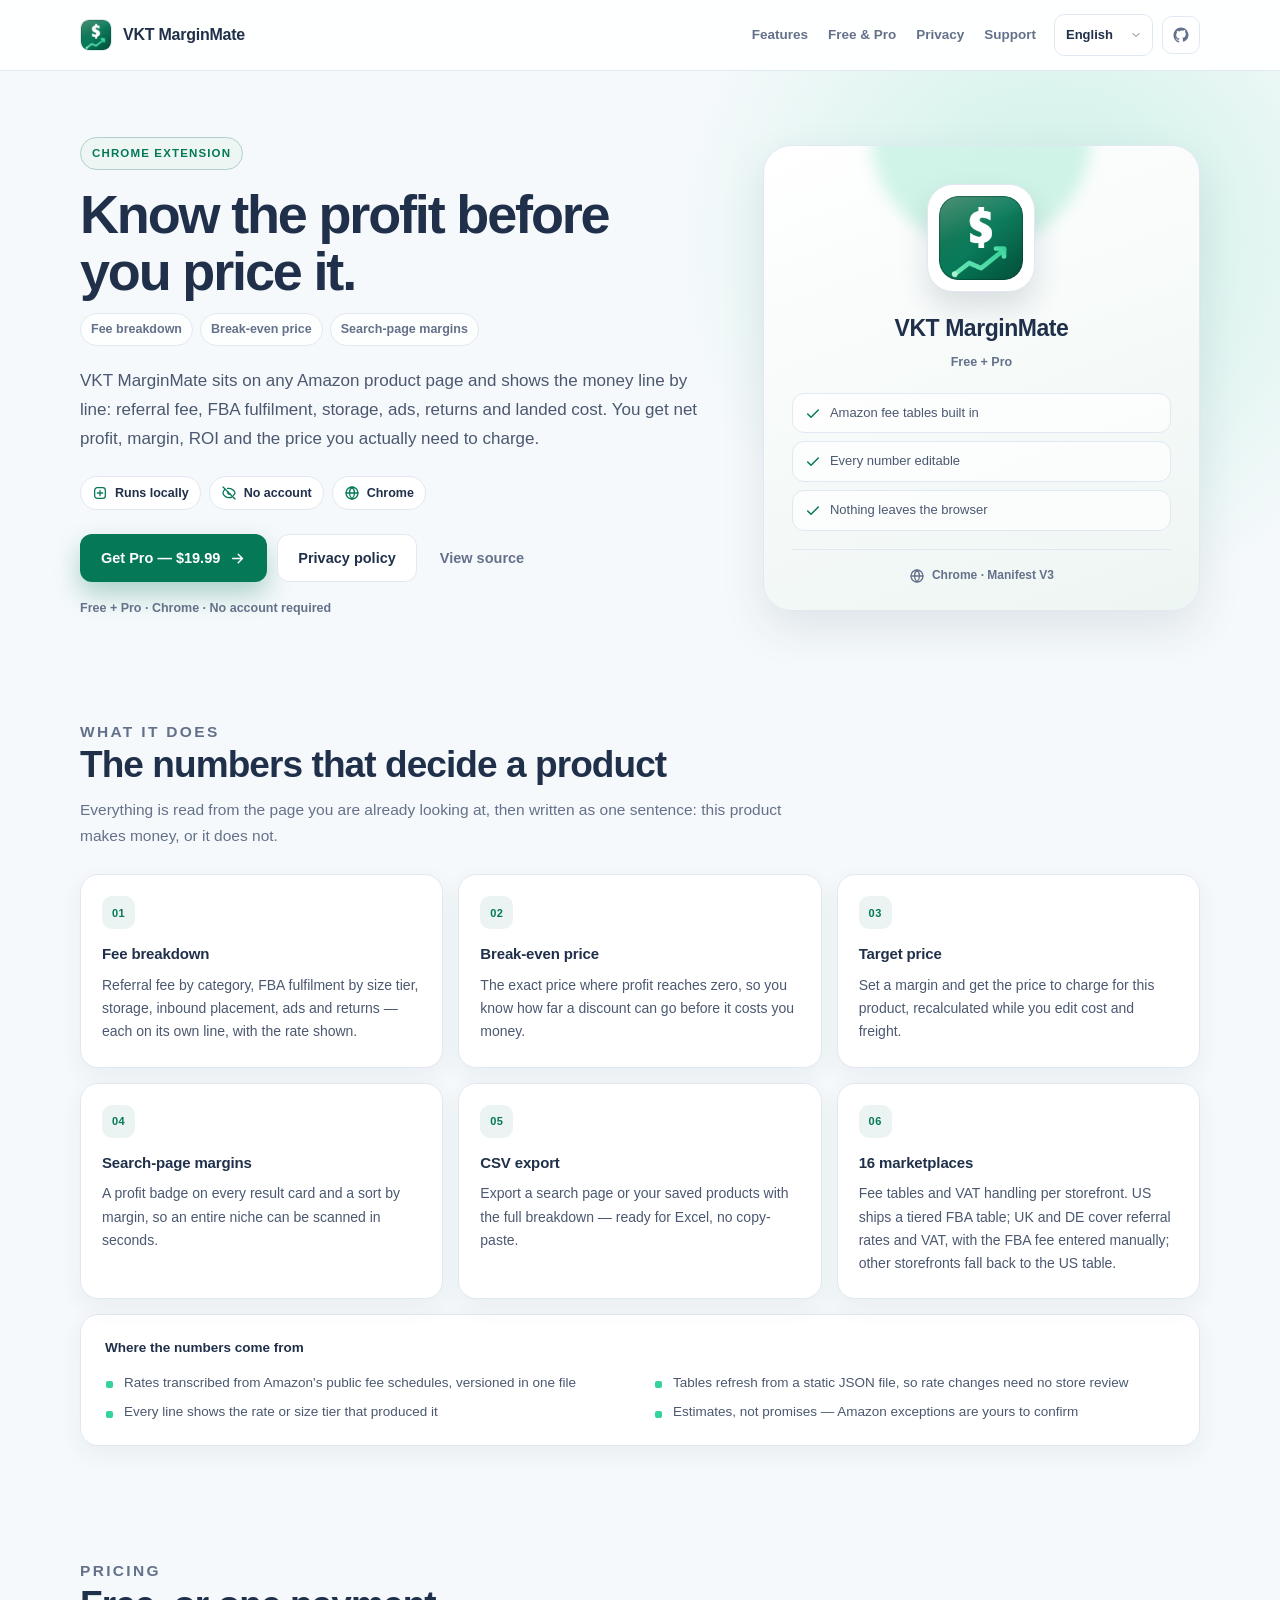
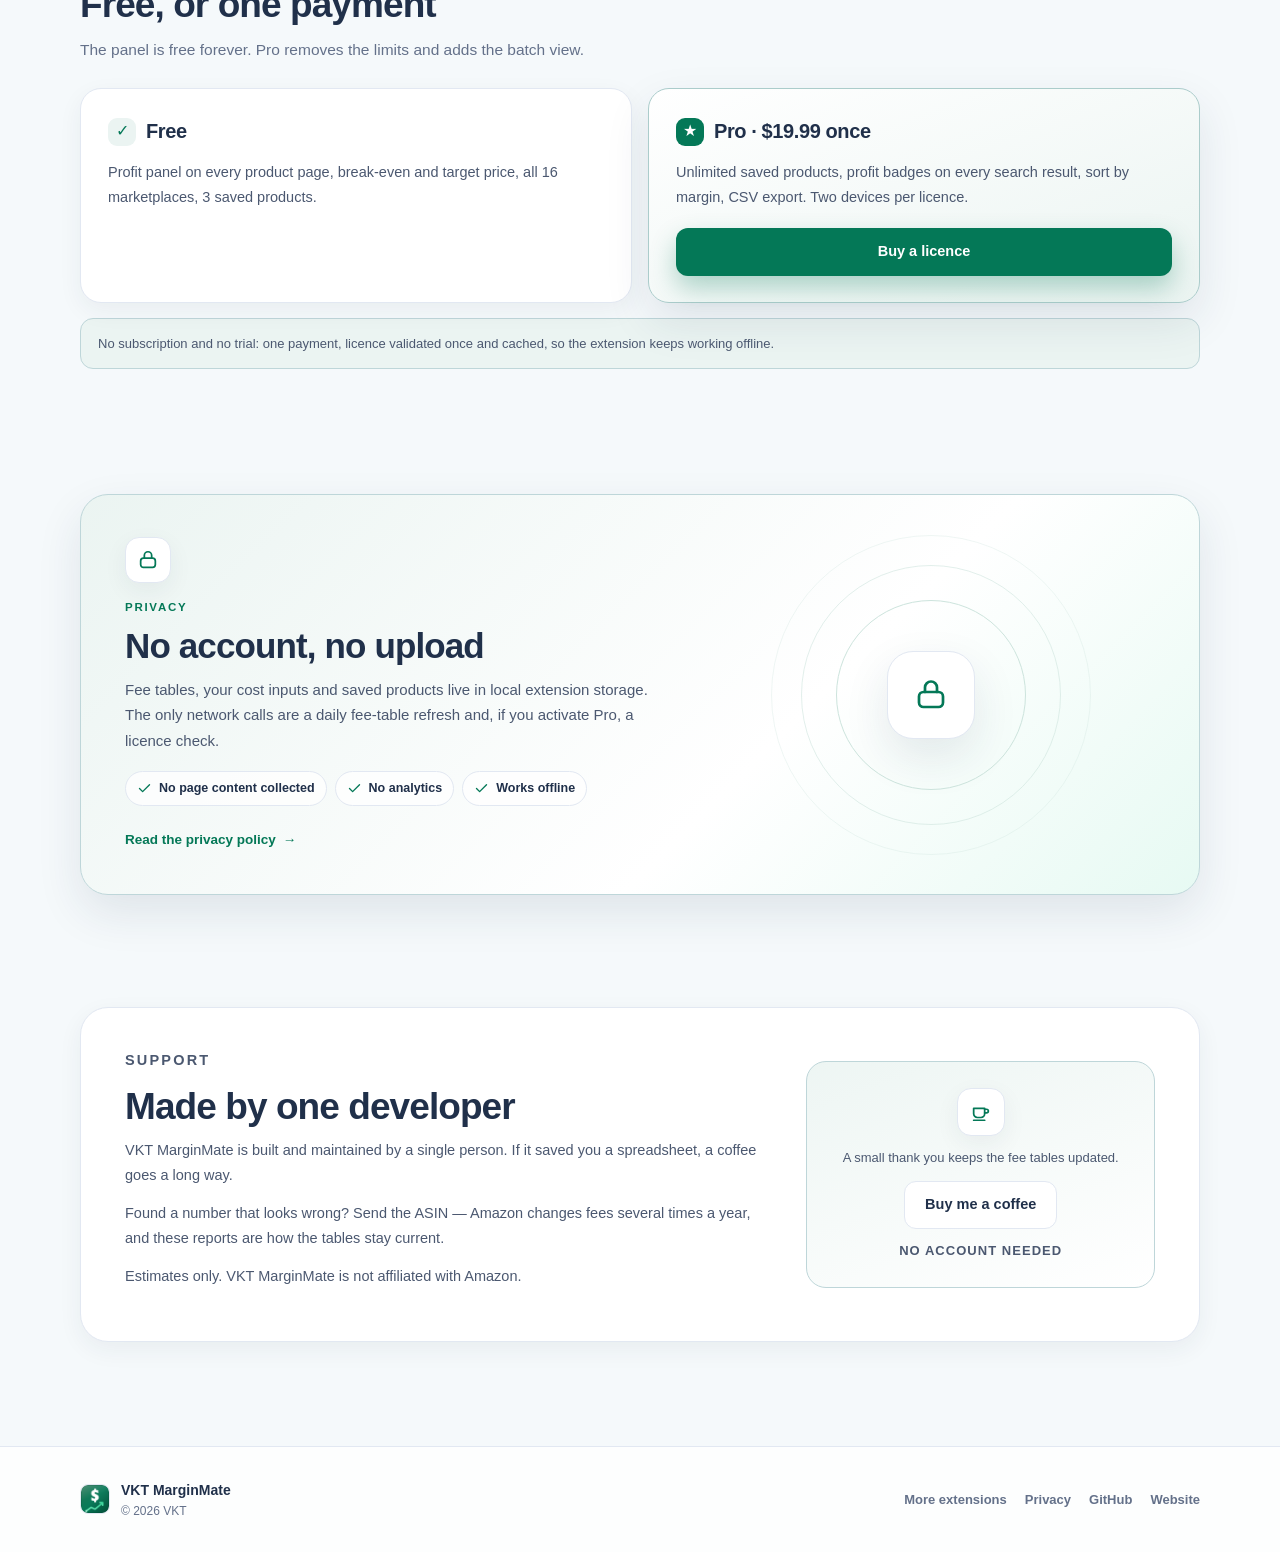
==== index.html @ 241cb7f0 "Initial commit: VKT MarginMate store listing and landing page" ====
<!DOCTYPE html>
<html lang="en">
<head>
<meta charset="utf-8">
<meta name="viewport" content="width=device-width, initial-scale=1">
<title>VKT MarginMate — Amazon FBA profit calculator</title>
<meta name="description" content="VKT MarginMate shows the real profit of any Amazon product: referral fee, FBA fulfilment, storage, ads, returns and landed cost, plus break-even and target price. Chrome extension, local only.">
<link rel="icon" href="icons/icon128.png">
<style>
:root{
  --accent:#047857;
  --accent-2:#34d399;
  --bg:#f5f9fb;
  --surface:#ffffff;
  --ink:#20304a;
  --body:#4b5870;
  --muted:#64718a;
  --line:#e2e8f2;
  --tint:color-mix(in srgb, var(--accent) 8%, #ffffff);
  --tint-strong:color-mix(in srgb, var(--accent) 14%, #ffffff);
  --shadow:0 18px 45px rgba(32,48,74,.10);
  --shadow-soft:0 8px 24px rgba(32,48,74,.06);
}
*{box-sizing:border-box}
html{scroll-behavior:smooth;scroll-padding-top:96px}
body{margin:0;color:var(--body);background:radial-gradient(900px 420px at 100% -8%, color-mix(in srgb, var(--accent-2) 14%, #ffffff) 0%, rgba(255,255,255,0) 70%), var(--bg);font-family:"Segoe UI Variable Text","Segoe UI",-apple-system,BlinkMacSystemFont,"Helvetica Neue",Arial,sans-serif;font-size:16px;line-height:1.65;-webkit-font-smoothing:antialiased;text-rendering:optimizeLegibility}
img{display:block;max-width:100%}
a{color:var(--accent);text-decoration:none}
a:hover{text-decoration:underline}
button,select{font:inherit}
::selection{background:color-mix(in srgb, var(--accent) 22%, #ffffff);color:var(--ink)}
:focus-visible{outline:2px solid color-mix(in srgb, var(--accent) 55%, #ffffff);outline-offset:3px}
.wrap{width:min(1120px, calc(100% - 40px));margin:0 auto}
.topbar{position:sticky;top:0;z-index:40;background:rgba(255,255,255,.88);backdrop-filter:blur(16px);border-bottom:1px solid var(--line)}
.topbar-inner{display:flex;align-items:center;gap:18px;height:70px}
.brand{display:flex;align-items:center;gap:11px;color:var(--ink);font-size:16px;font-weight:750;letter-spacing:-.015em;white-space:nowrap}
.brand:hover{text-decoration:none}
.brand img{width:32px;height:32px;border-radius:9px;background:#fff;border:1px solid var(--line)}
.nav-links{display:flex;align-items:center;gap:20px;margin-left:auto;font-size:13.5px;font-weight:650}
.nav-links a{color:var(--muted)}
.nav-links a:hover{color:var(--accent);text-decoration:none}
.top-actions{display:flex;align-items:center;gap:9px;margin-left:auto}
.nav-links + .top-actions{margin-left:0}
.icon-btn{width:38px;height:38px;display:grid;place-items:center;border-radius:10px;border:1px solid var(--line);background:#fff;color:var(--muted)}
.icon-btn:hover{color:var(--accent);border-color:color-mix(in srgb, var(--accent) 26%, var(--line));text-decoration:none}
.lang{appearance:none;-webkit-appearance:none;border:1px solid var(--line);background-color:#fff;background-image:url("data:image/svg+xml,%3Csvg xmlns='http://www.w3.org/2000/svg' width='12' height='12' viewBox='0 0 24 24' fill='none' stroke='%2364718a' stroke-width='2' stroke-linecap='round' stroke-linejoin='round'%3E%3Cpath d='m6 9 6 6 6-6'/%3E%3C/svg%3E");background-repeat:no-repeat;background-position:right 10px center;background-size:12px;color:var(--ink);border-radius:10px;padding:9px 32px 9px 11px;font-size:13px;font-weight:600;cursor:pointer;max-width:150px}
.lang:hover{border-color:color-mix(in srgb, var(--accent) 26%, var(--line))}
.btn{display:inline-flex;align-items:center;justify-content:center;gap:9px;min-height:48px;padding:0 20px;border-radius:12px;border:1px solid transparent;font-weight:700;font-size:14.5px;line-height:1.2;transition:transform .18s ease, box-shadow .18s ease, background-color .18s ease, border-color .18s ease}
.btn:hover{text-decoration:none;transform:translateY(-1px)}
.btn-primary{background:var(--accent);color:#fff;box-shadow:0 12px 26px color-mix(in srgb, var(--accent) 30%, rgba(0,0,0,0))}
.btn-primary:hover{background:color-mix(in srgb, var(--accent) 88%, #000)}
.btn-secondary{background:#fff;border-color:var(--line);color:var(--ink)}
.btn-secondary:hover{border-color:color-mix(in srgb, var(--accent) 30%, var(--line))}
.btn-quiet{background:transparent;color:var(--muted);min-height:48px;padding:0 12px}
.btn-quiet:hover{color:var(--accent)}
.hero{position:relative;overflow:hidden;padding:66px 0 44px}
.hero::before{content:"";position:absolute;right:-160px;top:-220px;width:780px;height:780px;border-radius:50%;background:radial-gradient(circle, color-mix(in srgb, var(--accent-2) 22%, rgba(255,255,255,0)) 0%, rgba(255,255,255,0) 68%);pointer-events:none}
.hero-grid{position:relative;display:grid;grid-template-columns:minmax(0,1.18fr) minmax(300px,.82fr);gap:54px;align-items:center}
.eyebrow{display:inline-flex;align-items:center;gap:7px;padding:6px 11px;border-radius:999px;border:1px solid color-mix(in srgb, var(--accent) 22%, var(--line));background:color-mix(in srgb, var(--accent) 7%, #ffffff);color:var(--accent);font-size:11.5px;font-weight:800;letter-spacing:.1em;text-transform:uppercase}
.hero h1{margin:16px 0 14px;color:var(--ink);font-size:clamp(34px,4.6vw,54px);line-height:1.05;letter-spacing:-.04em;font-weight:800;overflow-wrap:anywhere}
.tagline{display:flex;flex-wrap:wrap;gap:7px;margin:0 0 20px}
.tagline span{padding:5px 10px;border:1px solid var(--line);border-radius:999px;background:rgba(255,255,255,.8);color:var(--muted);font-size:12.5px;font-weight:650}
.lead{max-width:680px;margin:0 0 22px;color:var(--body);font-size:17px;line-height:1.72}
.badges{display:flex;flex-wrap:wrap;gap:8px;margin:0 0 24px}
.badge{display:inline-flex;align-items:center;gap:7px;padding:6px 11px;border:1px solid var(--line);border-radius:999px;background:#fff;color:var(--ink);font-size:12.5px;font-weight:650}
.badge svg{color:var(--accent)}
.cta-row{display:flex;flex-wrap:wrap;gap:10px;align-items:center}
.micro{margin:16px 0 0;color:var(--muted);font-size:12.5px;font-weight:550}
.app-card{position:relative;overflow:hidden;padding:32px 28px 24px;border:1px solid var(--line);border-radius:28px;background:linear-gradient(160deg,#ffffff 0%, color-mix(in srgb, var(--accent) 7%, #ffffff) 100%);box-shadow:var(--shadow);text-align:center}
.app-card-glow{position:absolute;width:220px;height:220px;left:50%;top:-120px;transform:translateX(-50%);border-radius:50%;background:color-mix(in srgb, var(--accent-2) 22%, rgba(255,255,255,0));filter:blur(8px)}
.app-icon{position:relative;width:108px;height:108px;margin:6px auto 18px;padding:11px;border-radius:26px;background:#fff;border:1px solid var(--line);box-shadow:0 16px 30px rgba(32,48,74,.14)}
.app-icon img{width:100%;height:100%;object-fit:contain;border-radius:18px}
.app-name{position:relative;color:var(--ink);font-size:23px;font-weight:800;letter-spacing:-.02em}
.app-sub{position:relative;margin:4px 0 20px;color:var(--muted);font-size:12.5px;font-weight:600}
.app-points{position:relative;display:grid;gap:8px;text-align:left}
.app-points div{display:flex;align-items:flex-start;gap:9px;padding:10px 12px;border:1px solid var(--line);border-radius:12px;background:rgba(255,255,255,.72);color:var(--body);font-size:13px;line-height:1.45}
.app-points svg{flex:none;margin-top:2px;color:var(--accent)}
.app-footer{position:relative;display:flex;align-items:center;justify-content:center;gap:7px;margin-top:18px;padding-top:16px;border-top:1px solid var(--line);color:var(--muted);font-size:12px;font-weight:650}
.block{padding:56px 0}
.section-head{max-width:720px;margin:0 0 26px}
.kicker{margin:0 0 9px;color:var(--accent);font-size:11.5px;font-weight:800;letter-spacing:.15em;text-transform:uppercase}
.section-head h2,.support-copy h2{margin:0 0 10px;color:var(--ink);font-size:clamp(27px,3.2vw,37px);line-height:1.15;letter-spacing:-.025em;font-weight:800}
.section-head p{margin:0;color:var(--muted);font-size:15.5px;line-height:1.65}
.feature-grid{display:grid;grid-template-columns:repeat(3,minmax(0,1fr));gap:15px}
.feature{padding:21px 21px 23px;border:1px solid var(--line);border-radius:18px;background:#fff;box-shadow:var(--shadow-soft);transition:transform .2s ease, border-color .2s ease, box-shadow .2s ease}
.feature:hover{transform:translateY(-2px);border-color:color-mix(in srgb, var(--accent) 22%, var(--line));box-shadow:0 14px 32px rgba(32,48,74,.09)}
.feature h3{margin:0 0 7px;color:var(--ink);font-size:15px;font-weight:750;letter-spacing:-.01em}
.feature p{margin:0;color:var(--body);font-size:14px;line-height:1.66}
.feature .num{display:inline-flex;align-items:center;justify-content:center;width:33px;height:33px;margin-bottom:13px;border-radius:10px;background:var(--tint);color:var(--accent);font-size:11px;font-weight:800;letter-spacing:.04em}
.more-panel{margin-top:15px;padding:22px 24px;border:1px solid var(--line);border-radius:18px;background:#fff;box-shadow:var(--shadow-soft)}
.more-panel h3{margin:0 0 13px;color:var(--ink);font-size:13.5px;font-weight:750}
.more-list{display:grid;grid-template-columns:1fr 1fr;gap:9px 28px;margin:0;padding:0;list-style:none}
.more-list li{position:relative;padding-left:19px;color:var(--body);font-size:13.5px;line-height:1.55}
.more-list li::before{content:"";position:absolute;left:1px;top:.6em;width:7px;height:7px;border-radius:2px;background:var(--accent-2)}
.plans{display:grid;grid-template-columns:1fr 1fr;gap:16px}
.plan{padding:26px 27px;border:1px solid var(--line);border-radius:21px;background:#fff;box-shadow:var(--shadow-soft)}
.plan.premium{border-color:color-mix(in srgb, var(--accent) 25%, var(--line));background:linear-gradient(160deg,#ffffff 0%, color-mix(in srgb, var(--accent) 8%, #ffffff) 100%);box-shadow:var(--shadow)}
.plan-top{display:flex;align-items:center;gap:10px;margin-bottom:12px}
.plan-top h3{margin:0;color:var(--ink);font-size:20px;font-weight:780;letter-spacing:-.02em}
.plan-mark{display:inline-flex;align-items:center;justify-content:center;width:28px;height:28px;border-radius:9px}
.plan-mark.free{background:var(--tint);color:var(--accent)}
.plan-mark.premium{background:var(--accent);color:#fff}
.plan p{margin:0;color:var(--body);font-size:14.5px;line-height:1.72}
.plan .btn{margin-top:18px;width:100%}
.plan-note{margin-top:15px;padding:14px 17px;border:1px solid color-mix(in srgb, var(--accent) 16%, var(--line));border-radius:13px;background:var(--tint);color:var(--body);font-size:13px;line-height:1.65}
.privacy-panel{display:grid;grid-template-columns:minmax(0,1.1fr) minmax(260px,.9fr);gap:34px;align-items:center;padding:42px 44px;border:1px solid color-mix(in srgb, var(--accent) 16%, var(--line));border-radius:28px;background:linear-gradient(135deg, color-mix(in srgb, var(--accent) 8%, #ffffff) 0%, #ffffff 62%, color-mix(in srgb, var(--accent-2) 12%, #ffffff) 100%);box-shadow:var(--shadow)}
.panel-icon{display:inline-flex;align-items:center;justify-content:center;width:46px;height:46px;margin-bottom:15px;border-radius:14px;background:#fff;border:1px solid var(--line);color:var(--accent);box-shadow:var(--shadow-soft)}
.privacy-panel h2{margin:0 0 10px;color:var(--ink);font-size:clamp(26px,3vw,35px);line-height:1.15;letter-spacing:-.025em;font-weight:800}
.panel-lead{max-width:620px;margin:0 0 18px;color:var(--body);font-size:15px;line-height:1.7}
.points{display:flex;flex-wrap:wrap;gap:8px;margin-bottom:20px}
.point{display:inline-flex;align-items:center;gap:7px;padding:6px 11px;border:1px solid var(--line);border-radius:999px;background:rgba(255,255,255,.78);color:var(--ink);font-size:12.5px;font-weight:650}
.point svg{color:var(--accent)}
.text-link{display:inline-flex;align-items:center;gap:7px;color:var(--accent);font-size:13.5px;font-weight:750}
.text-link:hover{text-decoration:none;gap:10px}
.privacy-visual{position:relative;min-height:250px;display:grid;place-items:center}
.ring{position:absolute;border-radius:50%;border:1px solid color-mix(in srgb, var(--accent) 20%, #ffffff)}
.ring.one{width:190px;height:190px}
.ring.two{width:260px;height:260px;opacity:.58}
.ring.three{width:320px;height:320px;opacity:.32}
.lock-badge{position:relative;display:grid;place-items:center;width:88px;height:88px;border-radius:26px;background:#fff;border:1px solid var(--line);color:var(--accent);box-shadow:var(--shadow)}
.lock-badge svg{width:36px;height:36px}
.support-card{display:grid;grid-template-columns:minmax(0,1.3fr) minmax(260px,.7fr);gap:34px;align-items:center;padding:40px 44px;border:1px solid var(--line);border-radius:28px;background:#fff;box-shadow:var(--shadow-soft)}
.support-copy p{max-width:640px;margin:0 0 12px;color:var(--body);font-size:14.5px;line-height:1.75}
.disclaimer{margin:14px 0 0;color:var(--muted);font-size:12px;line-height:1.6}
.kofi{display:flex;flex-direction:column;align-items:center;gap:12px;padding:26px 22px;border:1px solid color-mix(in srgb, var(--accent) 16%, var(--line));border-radius:20px;background:linear-gradient(160deg, color-mix(in srgb, var(--accent) 7%, #ffffff) 0%, #ffffff 100%);text-align:center}
.kofi-icon{display:grid;place-items:center;width:48px;height:48px;border-radius:14px;background:#fff;border:1px solid var(--line);color:var(--accent);box-shadow:var(--shadow-soft)}
.kofi p{margin:0;color:var(--body);font-size:13px;line-height:1.6}
.kofi-note{margin:0;color:var(--muted);font-size:11.5px;font-weight:700;letter-spacing:.08em;text-transform:uppercase}
.site-footer{margin-top:48px;border-top:1px solid var(--line);background:rgba(255,255,255,.8);padding:32px 0}
.footer-inner{display:flex;flex-wrap:wrap;gap:20px 32px;align-items:center;justify-content:space-between}
.footer-brand{display:flex;align-items:center;gap:11px;color:var(--ink);font-size:14px;font-weight:700}
.footer-brand img{width:30px;height:30px;border-radius:8px;border:1px solid var(--line);background:#fff}
.footer-brand .copy{display:block;color:var(--muted);font-size:12px;font-weight:500;line-height:1.4;margin-top:1px}
.footer-links{display:flex;flex-wrap:wrap;gap:9px 18px;align-items:center;font-size:13px;font-weight:600}
.footer-links a{color:var(--muted)}
.footer-links a:hover{color:var(--accent);text-decoration:none}
@media (max-width:1024px){
  .hero-grid{grid-template-columns:1fr;gap:38px}
  .app-card{max-width:460px;margin:0 auto;width:100%}
  .feature-grid{grid-template-columns:1fr 1fr}
  .privacy-panel,.support-card{grid-template-columns:1fr;gap:26px}
  .privacy-visual{min-height:210px}
}
@media (max-width:760px){
  .nav-links{display:none}
  .hero{padding:44px 0 30px}
  .hero h1{font-size:clamp(31px,8.4vw,42px)}
  .lead{font-size:16px}
  .block{padding:42px 0}
  .feature-grid{grid-template-columns:1fr}
  .plans{grid-template-columns:1fr}
  .more-list{grid-template-columns:1fr}
  .privacy-panel,.support-card{padding:28px 22px;border-radius:22px}
  .privacy-visual{display:none}
  .cta-row .btn{flex:1 1 auto}
  .brand span{display:none}
  .lang{max-width:124px}
  .site-footer{padding:26px 0}
  .footer-inner{align-items:flex-start;flex-direction:column}
}
@media (prefers-reduced-motion:reduce){
  html{scroll-behavior:auto}
  *,*::before,*::after{transition:none !important;animation:none !important}
}
</style>
</head>
<body>
<header class="topbar">
  <div class="wrap topbar-inner">
    <a class="brand" href="index.html"><img src="icons/icon128.png" alt="" width="32" height="32"><span>VKT MarginMate</span></a>
    <nav class="nav-links" aria-label="Main">
      <a href="#features" data-i18n="nav.features">Features</a>
      <a href="#plans" data-i18n="nav.plans">Free &amp; Pro</a>
      <a href="#privacy" data-i18n="nav.privacy">Privacy</a>
      <a href="#support" data-i18n="nav.support">Support</a>
    </nav>
    <div class="top-actions">
      <select class="lang" id="lang" aria-label="Language">
        <option value="en">English</option>
        <option value="zh">简体中文</option>
        <option value="ja">日本語</option>
        <option value="de">Deutsch</option>
        <option value="es">Español</option>
        <option value="fr">Français</option>
      </select>
      <a class="icon-btn" href="https://github.com/annmax1983/MarginMate" target="_blank" rel="noopener" aria-label="GitHub"><svg viewBox="0 0 24 24" width="18" height="18" aria-hidden="true" fill="currentColor"><path d="M12 2C6.48 2 2 6.58 2 12.25c0 4.53 2.87 8.37 6.84 9.73.5.1.68-.22.68-.49 0-.24-.01-1.05-.01-1.9-2.78.62-3.37-1.21-3.37-1.21-.45-1.18-1.11-1.5-1.11-1.5-.91-.64.07-.63.07-.63 1 .07 1.53 1.06 1.53 1.06.89 1.56 2.34 1.11 2.91.85.09-.66.35-1.11.63-1.36-2.22-.26-4.56-1.14-4.56-5.07 0-1.12.39-2.03 1.03-2.75-.1-.26-.45-1.3.1-2.71 0 0 .84-.28 2.75 1.05A9.4 9.4 0 0 1 12 5.96c.85 0 1.71.12 2.51.35 1.91-1.33 2.75-1.05 2.75-1.05.55 1.41.2 2.45.1 2.71.64.72 1.03 1.63 1.03 2.75 0 3.94-2.34 4.81-4.57 5.06.36.32.68.94.68 1.9 0 1.37-.01 2.47-.01 2.81 0 .27.18.6.69.49A10.02 10.02 0 0 0 22 12.25C22 6.58 17.52 2 12 2Z"/></svg></a>
    </div>
  </div>
</header>

<main>
  <section class="hero">
    <div class="wrap hero-grid">
      <div class="hero-copy">
        <span class="eyebrow" data-i18n="hero.eyebrow">Chrome extension</span>
        <h1 data-i18n="hero.h1">Know the profit before you price it.</h1>
        <div class="tagline">
          <span data-i18n="hero.tag1">Fee breakdown</span>
          <span data-i18n="hero.tag2">Break-even price</span>
          <span data-i18n="hero.tag3">Search-page margins</span>
        </div>
        <p class="lead" data-i18n="hero.lead">VKT MarginMate sits on any Amazon product page and shows the money line by line: referral fee, FBA fulfilment, storage, ads, returns and landed cost. You get net profit, margin, ROI and the price you actually need to charge.</p>
        <div class="badges">
          <span class="badge"><svg viewBox="0 0 24 24" width="16" height="16" aria-hidden="true" fill="none" stroke="currentColor" stroke-width="1.9" stroke-linecap="round" stroke-linejoin="round"><rect x="4" y="4" width="16" height="16" rx="4"/><path d="M8 12h8M12 8v8"/></svg><span data-i18n="hero.badge1">Runs locally</span></span>
          <span class="badge"><svg viewBox="0 0 24 24" width="16" height="16" aria-hidden="true" fill="none" stroke="currentColor" stroke-width="1.9" stroke-linecap="round" stroke-linejoin="round"><path d="M3 3l18 18"/><path d="M10.6 10.6a2 2 0 0 0 2.8 2.8"/><path d="M9.9 5.2A10.8 10.8 0 0 1 12 5c5 0 9 4.5 9 7a11.7 11.7 0 0 1-2.3 3.6"/><path d="M6.2 6.2C4.2 7.7 3 9.7 3 12c0 2.5 4 7 9 7a11 11 0 0 0 4.2-.8"/></svg><span data-i18n="hero.badge2">No account</span></span>
          <span class="badge"><svg viewBox="0 0 24 24" width="16" height="16" aria-hidden="true" fill="none" stroke="currentColor" stroke-width="1.9" stroke-linecap="round" stroke-linejoin="round"><circle cx="12" cy="12" r="9"/><path d="M3 12h18M12 3c2.5 2.6 3.8 5.7 3.8 9s-1.3 6.4-3.8 9c-2.5-2.6-3.8-5.7-3.8-9S9.5 5.6 12 3Z"/></svg>Chrome</span>
        </div>
        <div class="cta-row">
          <a class="btn btn-primary" href="https://annmax1983.com/checkout?plugin=marginmate" target="_blank" rel="noopener"><span data-i18n="hero.cta1">Get Pro — $19.99</span><svg viewBox="0 0 24 24" width="17" height="17" aria-hidden="true" fill="none" stroke="currentColor" stroke-width="2" stroke-linecap="round" stroke-linejoin="round"><path d="M5 12h14M13 6l6 6-6 6"/></svg></a>
          <a class="btn btn-secondary" href="privacy-policy.html" data-i18n="hero.cta2">Privacy policy</a>
          <a class="btn btn-quiet" href="https://github.com/annmax1983/MarginMate" target="_blank" rel="noopener" data-i18n="hero.cta3">View source</a>
        </div>
        <p class="micro" data-i18n="hero.micro">Free + Pro · Chrome · No account required</p>
      </div>

      <aside class="app-card" aria-label="VKT MarginMate">
        <div class="app-card-glow" aria-hidden="true"></div>
        <div class="app-icon"><img src="icons/icon128.png" alt="VKT MarginMate icon" width="108" height="108"></div>
        <div class="app-name">VKT MarginMate</div>
        <div class="app-sub" data-i18n="app.sub">Free + Pro</div>
        <div class="app-points">
          <div><svg viewBox="0 0 24 24" width="16" height="16" aria-hidden="true" fill="none" stroke="currentColor" stroke-width="2.2" stroke-linecap="round" stroke-linejoin="round"><path d="M20 6 9 17l-5-5"/></svg><span data-i18n="app.p1">Amazon fee tables built in</span></div>
          <div><svg viewBox="0 0 24 24" width="16" height="16" aria-hidden="true" fill="none" stroke="currentColor" stroke-width="2.2" stroke-linecap="round" stroke-linejoin="round"><path d="M20 6 9 17l-5-5"/></svg><span data-i18n="app.p2">Every number editable</span></div>
          <div><svg viewBox="0 0 24 24" width="16" height="16" aria-hidden="true" fill="none" stroke="currentColor" stroke-width="2.2" stroke-linecap="round" stroke-linejoin="round"><path d="M20 6 9 17l-5-5"/></svg><span data-i18n="app.p3">Nothing leaves the browser</span></div>
        </div>
        <div class="app-footer"><svg viewBox="0 0 24 24" width="16" height="16" aria-hidden="true" fill="none" stroke="currentColor" stroke-width="1.9" stroke-linecap="round" stroke-linejoin="round"><circle cx="12" cy="12" r="9"/><path d="M3 12h18M12 3c2.5 2.6 3.8 5.7 3.8 9s-1.3 6.4-3.8 9c-2.5-2.6-3.8-5.7-3.8-9S9.5 5.6 12 3Z"/></svg><span>Chrome · Manifest V3</span></div>
      </aside>
    </div>
  </section>

  <section class="block" id="features">
    <div class="wrap">
      <div class="section-head">
        <p class="kicker" data-i18n="feat.kicker">What it does</p>
        <h2 data-i18n="feat.title">The numbers that decide a product</h2>
        <p data-i18n="feat.sub">Everything is read from the page you are already looking at, then written as one sentence: this product makes money, or it does not.</p>
      </div>
      <div class="feature-grid">
        <article class="feature"><div class="num">01</div><h3 data-i18n="f1.t">Fee breakdown</h3><p data-i18n="f1.d">Referral fee by category, FBA fulfilment by size tier, storage, inbound placement, ads and returns — each on its own line, with the rate shown.</p></article>
        <article class="feature"><div class="num">02</div><h3 data-i18n="f2.t">Break-even price</h3><p data-i18n="f2.d">The exact price where profit reaches zero, so you know how far a discount can go before it costs you money.</p></article>
        <article class="feature"><div class="num">03</div><h3 data-i18n="f3.t">Target price</h3><p data-i18n="f3.d">Set a margin and get the price to charge for this product, recalculated while you edit cost and freight.</p></article>
        <article class="feature"><div class="num">04</div><h3 data-i18n="f4.t">Search-page margins</h3><p data-i18n="f4.d">A profit badge on every result card and a sort by margin, so an entire niche can be scanned in seconds.</p></article>
        <article class="feature"><div class="num">05</div><h3 data-i18n="f5.t">CSV export</h3><p data-i18n="f5.d">Export a search page or your saved products with the full breakdown — ready for Excel, no copy-paste.</p></article>
        <article class="feature"><div class="num">06</div><h3 data-i18n="f6.t">16 marketplaces</h3><p data-i18n="f6.d">Fee tables and VAT handling per storefront. US ships a tiered FBA table; UK and DE cover referral rates and VAT, with the FBA fee entered manually; other storefronts fall back to the US table.</p></article>
      </div>
      <div class="more-panel">
        <h3 data-i18n="more.title">Where the numbers come from</h3>
        <ul class="more-list">
          <li data-i18n="more.1">Rates transcribed from Amazon's public fee schedules, versioned in one file</li>
          <li data-i18n="more.2">Tables refresh from a static JSON file, so rate changes need no store review</li>
          <li data-i18n="more.3">Every line shows the rate or size tier that produced it</li>
          <li data-i18n="more.4">Estimates, not promises — Amazon exceptions are yours to confirm</li>
        </ul>
      </div>
    </div>
  </section>

  <section class="block" id="plans">
    <div class="wrap">
      <div class="section-head">
        <p class="kicker" data-i18n="plan.kicker">Pricing</p>
        <h2 data-i18n="plan.title">Free, or one payment</h2>
        <p data-i18n="plan.sub">The panel is free forever. Pro removes the limits and adds the batch view.</p>
      </div>
      <div class="plans">
        <article class="plan">
          <div class="plan-top"><span class="plan-mark free">✓</span><h3 data-i18n="free.title">Free</h3></div>
          <p data-i18n="free.d">Profit panel on every product page, break-even and target price, all 16 marketplaces, 3 saved products.</p>
        </article>
        <article class="plan premium">
          <div class="plan-top"><span class="plan-mark premium">★</span><h3 data-i18n="pro.title">Pro · $19.99 once</h3></div>
          <p data-i18n="pro.d">Unlimited saved products, profit badges on every search result, sort by margin, CSV export. Two devices per licence.</p>
          <a class="btn btn-primary" href="https://annmax1983.com/checkout?plugin=marginmate" target="_blank" rel="noopener" data-i18n="plan.buy">Buy a licence</a>
        </article>
      </div>
      <p class="plan-note" data-i18n="plan.note">No subscription and no trial: one payment, licence validated once and cached, so the extension keeps working offline.</p>
    </div>
  </section>

  <section class="block" id="privacy">
    <div class="wrap">
      <div class="privacy-panel">
        <div>
          <span class="panel-icon"><svg viewBox="0 0 24 24" width="22" height="22" aria-hidden="true" fill="none" stroke="currentColor" stroke-width="1.9" stroke-linecap="round" stroke-linejoin="round"><rect x="4" y="10" width="16" height="10" rx="3"/><path d="M8 10V7a4 4 0 0 1 8 0v3"/></svg></span>
          <p class="kicker" data-i18n="priv.kicker">Privacy</p>
          <h2 data-i18n="priv.title">No account, no upload</h2>
          <p class="panel-lead" data-i18n="priv.lead">Fee tables, your cost inputs and saved products live in local extension storage. The only network calls are a daily fee-table refresh and, if you activate Pro, a licence check.</p>
          <div class="points">
            <span class="point"><svg viewBox="0 0 24 24" width="15" height="15" aria-hidden="true" fill="none" stroke="currentColor" stroke-width="2.2" stroke-linecap="round" stroke-linejoin="round"><path d="M20 6 9 17l-5-5"/></svg><span data-i18n="priv.p1">No page content collected</span></span>
            <span class="point"><svg viewBox="0 0 24 24" width="15" height="15" aria-hidden="true" fill="none" stroke="currentColor" stroke-width="2.2" stroke-linecap="round" stroke-linejoin="round"><path d="M20 6 9 17l-5-5"/></svg><span data-i18n="priv.p2">No analytics</span></span>
            <span class="point"><svg viewBox="0 0 24 24" width="15" height="15" aria-hidden="true" fill="none" stroke="currentColor" stroke-width="2.2" stroke-linecap="round" stroke-linejoin="round"><path d="M20 6 9 17l-5-5"/></svg><span data-i18n="priv.p3">Works offline</span></span>
          </div>
          <a class="text-link" href="privacy-policy.html"><span data-i18n="priv.link">Read the privacy policy</span> →</a>
        </div>
        <div class="privacy-visual" aria-hidden="true">
          <span class="ring one"></span><span class="ring two"></span><span class="ring three"></span>
          <span class="lock-badge"><svg viewBox="0 0 24 24" fill="none" stroke="currentColor" stroke-width="1.8" stroke-linecap="round" stroke-linejoin="round"><rect x="4" y="10" width="16" height="10" rx="3"/><path d="M8 10V7a4 4 0 0 1 8 0v3"/></svg></span>
        </div>
      </div>
    </div>
  </section>

  <section class="block" id="support">
    <div class="wrap">
      <div class="support-card">
        <div class="support-copy">
          <p class="kicker" data-i18n="sup.kicker">Support</p>
          <h2 data-i18n="sup.title">Made by one developer</h2>
          <p data-i18n="sup.p1">VKT MarginMate is built and maintained by a single person. If it saved you a spreadsheet, a coffee goes a long way.</p>
          <p data-i18n="sup.p2">Found a number that looks wrong? Send the ASIN — Amazon changes fees several times a year, and these reports are how the tables stay current.</p>
          <p class="disclaimer" data-i18n="sup.note">Estimates only. VKT MarginMate is not affiliated with Amazon.</p>
        </div>
        <div class="kofi">
          <span class="kofi-icon"><svg viewBox="0 0 24 24" width="22" height="22" aria-hidden="true" fill="none" stroke="currentColor" stroke-width="1.9" stroke-linecap="round" stroke-linejoin="round"><path d="M4 8h12v6a4 4 0 0 1-4 4H8a4 4 0 0 1-4-4V8Z"/><path d="M16 9h2a2 2 0 0 1 0 4h-2"/><path d="M4 21h12"/></svg></span>
          <p data-i18n="sup.kofiText">A small thank you keeps the fee tables updated.</p>
          <a class="btn btn-secondary kofi-btn" href="https://ko-fi.com/annmax?ref=marginmate" target="_blank" rel="noopener" data-i18n="sup.kofi">Buy me a coffee</a>
          <p class="kofi-note" data-i18n="sup.noAccount">No account needed</p>
        </div>
      </div>
    </div>
  </section>
</main>

<footer class="site-footer">
  <div class="wrap footer-inner">
    <div class="footer-brand">
      <img src="icons/icon128.png" alt="" width="30" height="30">
      <div>VKT MarginMate<span class="copy" id="foot-copy">© 2026 VKT</span></div>
    </div>
    <nav class="footer-links" aria-label="Footer">
      <a href="https://annmax1983.com/extensions.html" target="_blank" rel="noopener" data-i18n="foot.more">More extensions</a>
      <a href="privacy-policy.html" data-i18n="foot.privacy">Privacy</a>
      <a href="https://github.com/annmax1983/MarginMate" target="_blank" rel="noopener">GitHub</a>
      <a href="https://www.annmax1983.com/extensions/marginmate" target="_blank" rel="noopener" data-i18n="foot.site">Website</a>
    </nav>
  </div>
</footer>

<script>
const I18N = {
  en: {
    "nav.features":"Features","nav.plans":"Free & Pro","nav.privacy":"Privacy","nav.support":"Support",
    "hero.eyebrow":"Chrome extension",
    "hero.h1":"Know the profit before you price it.",
    "hero.tag1":"Fee breakdown","hero.tag2":"Break-even price","hero.tag3":"Search-page margins",
    "hero.lead":"VKT MarginMate sits on any Amazon product page and shows the money line by line: referral fee, FBA fulfilment, storage, ads, returns and landed cost. You get net profit, margin, ROI and the price you actually need to charge.",
    "hero.badge1":"Runs locally","hero.badge2":"No account",
    "hero.cta1":"Get Pro — $19.99","hero.cta2":"Privacy policy","hero.cta3":"View source",
    "hero.micro":"Free + Pro · Chrome · No account required",
    "app.sub":"Free + Pro","app.p1":"Amazon fee tables built in","app.p2":"Every number editable","app.p3":"Nothing leaves the browser",
    "feat.kicker":"What it does","feat.title":"The numbers that decide a product",
    "feat.sub":"Everything is read from the page you are already looking at, then written as one sentence: this product makes money, or it does not.",
    "f1.t":"Fee breakdown","f1.d":"Referral fee by category, FBA fulfilment by size tier, storage, inbound placement, ads and returns — each on its own line, with the rate shown.",
    "f2.t":"Break-even price","f2.d":"The exact price where profit reaches zero, so you know how far a discount can go before it costs you money.",
    "f3.t":"Target price","f3.d":"Set a margin and get the price to charge for this product, recalculated while you edit cost and freight.",
    "f4.t":"Search-page margins","f4.d":"A profit badge on every result card and a sort by margin, so an entire niche can be scanned in seconds.",
    "f5.t":"CSV export","f5.d":"Export a search page or your saved products with the full breakdown — ready for Excel, no copy-paste.",
    "f6.t":"16 marketplaces","f6.d":"Fee tables and VAT handling per storefront. US ships a tiered FBA table; UK and DE cover referral rates and VAT, with the FBA fee entered manually; other storefronts fall back to the US table.",
    "more.title":"Where the numbers come from",
    "more.1":"Rates transcribed from Amazon's public fee schedules, versioned in one file",
    "more.2":"Tables refresh from a static JSON file, so rate changes need no store review",
    "more.3":"Every line shows the rate or size tier that produced it",
    "more.4":"Estimates, not promises — Amazon exceptions are yours to confirm",
    "plan.kicker":"Pricing","plan.title":"Free, or one payment",
    "plan.sub":"The panel is free forever. Pro removes the limits and adds the batch view.",
    "free.title":"Free","free.d":"Profit panel on every product page, break-even and target price, all 16 marketplaces, 3 saved products.",
    "pro.title":"Pro · $19.99 once","pro.d":"Unlimited saved products, profit badges on every search result, sort by margin, CSV export. Two devices per licence.",
    "plan.buy":"Buy a licence",
    "plan.note":"No subscription and no trial: one payment, licence validated once and cached, so the extension keeps working offline.",
    "priv.kicker":"Privacy","priv.title":"No account, no upload",
    "priv.lead":"Fee tables, your cost inputs and saved products live in local extension storage. The only network calls are a daily fee-table refresh and, if you activate Pro, a licence check.",
    "priv.p1":"No page content collected","priv.p2":"No analytics","priv.p3":"Works offline","priv.link":"Read the privacy policy",
    "sup.kicker":"Support","sup.title":"Made by one developer",
    "sup.p1":"VKT MarginMate is built and maintained by a single person. If it saved you a spreadsheet, a coffee goes a long way.",
    "sup.p2":"Found a number that looks wrong? Send the ASIN — Amazon changes fees several times a year, and these reports are how the tables stay current.",
    "sup.note":"Estimates only. VKT MarginMate is not affiliated with Amazon.",
    "sup.kofiText":"A small thank you keeps the fee tables updated.","sup.kofi":"Buy me a coffee","sup.noAccount":"No account needed",
    "foot.more":"More extensions","foot.privacy":"Privacy","foot.site":"Website"
  },
  zh: {
    "nav.features":"功能","nav.plans":"免费与 Pro","nav.privacy":"隐私","nav.support":"支持",
    "hero.eyebrow":"Chrome 扩展",
    "hero.h1":"先算清利润，再定售价。",
    "hero.tag1":"费用逐项拆解","hero.tag2":"保本售价","hero.tag3":"搜索页利润",
    "hero.lead":"VKT MarginMate 挂在亚马逊商品页上，把每一笔钱摊开：佣金、FBA 配送费、仓储、入库、广告、退货与到岸成本。最后只给你四个结果：净利、净利率、ROI，以及你真正该卖的价格。",
    "hero.badge1":"本地运行","hero.badge2":"无需账号",
    "hero.cta1":"获取 Pro — $19.99","hero.cta2":"隐私政策","hero.cta3":"查看源码",
    "hero.micro":"免费 + Pro · Chrome · 无需注册",
    "app.sub":"免费 + Pro","app.p1":"内置亚马逊费率表","app.p2":"每个数字都可改","app.p3":"数据不出浏览器",
    "feat.kicker":"能做什么","feat.title":"决定一个商品成败的几个数字",
    "feat.sub":"全部从你正在看的页面读取，最后汇成一句话：这个商品赚钱，或者不赚钱。",
    "f1.t":"费用拆解","f1.d":"按类目的佣金、按尺寸分段的 FBA 配送费、仓储、入库配置、广告与退货，每项单独一行并标出所用费率。",
    "f2.t":"保本售价","f2.d":"利润归零的那个价格，让你知道折扣能打到哪一步还不亏。",
    "f3.t":"目标利润价","f3.d":"设定利润率，直接得到该卖多少钱；改成本、改头程时实时重算。",
    "f4.t":"搜索页利润","f4.d":"每个搜索结果都带利润角标，还能按利润率排序，一个细分市场几十秒扫完。",
    "f5.t":"CSV 导出","f5.d":"整页搜索结果或已保存商品连成本拆解一起导出，直接进 Excel。",
    "f6.t":"16 个站点","f6.d":"按站点匹配费率并处理增值税。美国含分档配送费表；英德含佣金率与增值税，配送费手填；其它站点回退美国表。",
    "more.title":"数字从哪来",
    "more.1":"费率转录自亚马逊公开费率表，集中在一个版本化文件里",
    "more.2":"费率表可由静态 JSON 静默刷新，改价不需重新过审",
    "more.3":"每一行都标出所用费率或尺寸分段",
    "more.4":"只做估算不打包票，亚马逊的例外规则仍需你确认",
    "plan.kicker":"定价","plan.title":"免费用，或一次性买断",
    "plan.sub":"面板永久免费。Pro 解除限制并解锁批量视图。",
    "free.title":"免费","free.d":"商品页利润面板、保本价与目标价、16 个站点、保存 3 个商品。",
    "pro.title":"Pro · 一次性 $19.99","pro.d":"保存商品不限、每个搜索结果都有利润角标、按利润率排序、CSV 导出。一个授权 2 台设备。",
    "plan.buy":"购买授权",
    "plan.note":"没有订阅，也没有试用期：一次性付款，授权校验一次后缓存到本地，离线也能正常用。",
    "priv.kicker":"隐私","priv.title":"无账号，不上传",
    "priv.lead":"费率表、你填的成本、保存的商品全部存在浏览器本地。唯一的网络请求是每天一次费率刷新，以及你激活 Pro 时的授权校验。",
    "priv.p1":"不采集页面内容","priv.p2":"无统计埋点","priv.p3":"离线可用","priv.link":"阅读隐私政策",
    "sup.kicker":"支持","sup.title":"一个人维护的扩展",
    "sup.p1":"VKT MarginMate 由我一个人开发和维护。如果它替你省下了一张表格，请我喝杯咖啡就很够意思。",
    "sup.p2":"发现数字不对？把 ASIN 发给我。亚马逊一年改好几次费率，这些反馈是费率表能保持准确的原因。",
    "sup.note":"仅为估算，与亚马逊官方无关联。",
    "sup.kofiText":"一点支持，让费率表持续更新。","sup.kofi":"请我喝咖啡","sup.noAccount":"无需账号",
    "foot.more":"更多扩展","foot.privacy":"隐私","foot.site":"官网"
  },
  ja: {
    "nav.features":"機能","nav.plans":"無料と Pro","nav.privacy":"プライバシー","nav.support":"サポート",
    "hero.eyebrow":"Chrome 拡張機能",
    "hero.h1":"価格を決める前に、利益を知る。",
    "hero.tag1":"費用の内訳","hero.tag2":"損益分岐価格","hero.tag3":"検索結果の利益",
    "hero.lead":"VKT MarginMate は Amazon の商品ページに常駐し、販売手数料・FBA 配送料・保管料・広告費・返品・原価を一行ずつ表示します。最後に残るのは純利益・利益率・ROI、そして「いくらで売るべきか」です。",
    "hero.badge1":"ローカル処理","hero.badge2":"アカウント不要",
    "hero.cta1":"Pro を入手 — $19.99","hero.cta2":"プライバシーポリシー","hero.cta3":"ソースを見る",
    "hero.micro":"無料 + Pro · Chrome · 登録不要",
    "app.sub":"無料 + Pro","app.p1":"Amazon の料率表を内蔵","app.p2":"数字はすべて編集可能","app.p3":"データは外部に出ません",
    "feat.kicker":"できること","feat.title":"商品の採算を決める数字",
    "feat.sub":"表示中のページから読み取り、最後に一文へまとめます。この商品は儲かるのか、儲からないのか。",
    "f1.t":"費用の内訳","f1.d":"カテゴリ別の販売手数料、サイズ帯別の FBA 配送料、保管料、入庫手数料、広告費、返品を一行ずつ料率付きで表示します。",
    "f2.t":"損益分岐価格","f2.d":"利益がゼロになる価格。どこまで値引きできるかが分かります。",
    "f3.t":"目標価格","f3.d":"利益率を決めれば、その商品の売価を算出。原価や輸送費の変更で即再計算します。",
    "f4.t":"検索結果の利益","f4.d":"検索結果の各カードに利益バッジを表示し、利益率で並べ替え。ニッチ全体を数十秒で確認できます。",
    "f5.t":"CSV 出力","f5.d":"検索結果や保存した商品を、費用の内訳ごと Excel 向けに出力します。",
    "f6.t":"16 のマーケット","f6.d":"ストアごとの料率と VAT に対応。US は段階式 FBA 表、英・独は紹介料と VAT（FBA は手入力）、その他は US 表を使用。",
    "more.title":"数字の出どころ",
    "more.1":"Amazon の公開料率表を 1 つのバージョン管理ファイルに転記",
    "more.2":"料率表は静的 JSON から更新でき、審査の再提出は不要",
    "more.3":"各行に適用した料率・サイズ帯を表示",
    "more.4":"あくまで推定です。Amazon 側の例外はご確認ください",
    "plan.kicker":"価格","plan.title":"無料、または買い切り",
    "plan.sub":"パネルは永久無料。Pro は制限を解除し、一括表示を追加します。",
    "free.title":"無料","free.d":"商品ページの利益パネル、損益分岐価格と目標価格、16 マーケット、保存 3 件。",
    "pro.title":"Pro · $19.99 買い切り","pro.d":"保存無制限、検索結果すべてに利益バッジ、利益率で並べ替え、CSV 出力。1 ライセンス 2 台まで。",
    "plan.buy":"ライセンスを購入",
    "plan.note":"サブスクも体験版もありません。1 回の支払いで、認証は一度だけ行いキャッシュするので、オフラインでも動作します。",
    "priv.kicker":"プライバシー","priv.title":"アカウント不要、アップロードなし",
    "priv.lead":"料率表、入力した原価、保存した商品はすべてブラウザ内に保存されます。通信は 1 日 1 回の料率更新と、Pro 有効化時の認証のみです。",
    "priv.p1":"ページ内容を収集しません","priv.p2":"解析ツールなし","priv.p3":"オフラインで動作","priv.link":"プライバシーポリシーを読む",
    "sup.kicker":"サポート","sup.title":"一人で作っています",
    "sup.p1":"VKT MarginMate は一人で開発・保守しています。表計算の手間が減ったら、コーヒー一杯が大きな支えになります。",
    "sup.p2":"数字がおかしいと思ったら ASIN をお知らせください。Amazon は年に数回料率を変えるため、報告が正確さを保つ手段です。",
    "sup.note":"あくまで推定です。Amazon とは無関係です。",
    "sup.kofiText":"小さな支援が料率表の更新を支えます。","sup.kofi":"コーヒーをおごる","sup.noAccount":"アカウント不要",
    "foot.more":"他の拡張機能","foot.privacy":"プライバシー","foot.site":"ウェブサイト"
  },
  de: {
    "nav.features":"Funktionen","nav.plans":"Free & Pro","nav.privacy":"Datenschutz","nav.support":"Support",
    "hero.eyebrow":"Chrome-Erweiterung",
    "hero.h1":"Erst rechnen, dann bepreisen.",
    "hero.tag1":"Gebührenaufstellung","hero.tag2":"Break-even-Preis","hero.tag3":"Margen in Suchergebnissen",
    "hero.lead":"VKT MarginMate liegt auf jeder Amazon-Produktseite und zeigt das Geld Zeile für Zeile: Verkaufsprovision, FBA-Versand, Lager, Werbung, Retouren und Landed Cost. Am Ende bleiben Gewinn, Marge, ROI — und der Preis, den Sie verlangen müssen.",
    "hero.badge1":"Läuft lokal","hero.badge2":"Kein Konto",
    "hero.cta1":"Pro holen — 19,99 $","hero.cta2":"Datenschutz","hero.cta3":"Quellcode",
    "hero.micro":"Free + Pro · Chrome · Ohne Konto",
    "app.sub":"Free + Pro","app.p1":"Amazon-Gebührentabellen inklusive","app.p2":"Jede Zahl editierbar","app.p3":"Nichts verlässt den Browser",
    "feat.kicker":"Was es macht","feat.title":"Die Zahlen, die über ein Produkt entscheiden",
    "feat.sub":"Alles wird von der Seite gelesen, die Sie ohnehin offen haben, und zu einem Satz zusammengefasst: trägt das Produkt oder nicht.",
    "f1.t":"Gebührenaufstellung","f1.d":"Provision nach Kategorie, FBA-Versand nach Größenklasse, Lager, Inbound Placement, Werbung und Retouren — je eine Zeile, mit Satz.",
    "f2.t":"Break-even-Preis","f2.d":"Der Preis, bei dem der Gewinn null ist. Sie sehen, wie weit ein Rabatt gehen darf.",
    "f3.t":"Zielpreis","f3.d":"Marge vorgeben und den nötigen Preis erhalten — neu berechnet, während Sie Kosten und Fracht ändern.",
    "f4.t":"Margen in Suchergebnissen","f4.d":"Gewinn-Badge auf jeder Ergebniskarte und Sortierung nach Marge, damit eine Nische in Sekunden lesbar wird.",
    "f5.t":"CSV-Export","f5.d":"Suchergebnisse oder gespeicherte Produkte inklusive Aufstellung exportieren — direkt für Excel.",
    "f6.t":"16 Marktplätze","f6.d":"Gebührentabellen und VAT je Storefront. US mit gestaffelter FBA-Tabelle, UK und DE mit Provision und VAT (FBA manuell), andere nutzen die US-Tabelle.",
    "more.title":"Woher die Zahlen kommen",
    "more.1":"Sätze aus Amazons öffentlichen Gebührenplänen, versioniert in einer Datei",
    "more.2":"Tabellen aktualisieren sich über eine statische JSON-Datei — ohne Store-Review",
    "more.3":"Jede Zeile zeigt den Satz oder die Größenklasse",
    "more.4":"Schätzungen, kein Versprechen — Amazon-Ausnahmen prüfen Sie selbst",
    "plan.kicker":"Preise","plan.title":"Kostenlos oder einmal zahlen",
    "plan.sub":"Das Panel bleibt kostenlos. Pro hebt die Grenzen auf und ergänzt die Batch-Ansicht.",
    "free.title":"Free","free.d":"Gewinn-Panel auf jeder Produktseite, Break-even und Zielpreis, alle 16 Marktplätze, 3 gespeicherte Produkte.",
    "pro.title":"Pro · 19,99 $ einmalig","pro.d":"Unbegrenzt speichern, Badges in allen Suchergebnissen, Sortierung nach Marge, CSV-Export. Zwei Geräte pro Lizenz.",
    "plan.buy":"Lizenz kaufen",
    "plan.note":"Kein Abo und keine Testphase: einmal zahlen, Lizenz einmal prüfen und cachen — die Erweiterung läuft offline weiter.",
    "priv.kicker":"Datenschutz","priv.title":"Kein Konto, kein Upload",
    "priv.lead":"Gebührentabellen, Ihre Kosten und gespeicherte Produkte liegen im lokalen Speicher der Erweiterung. Netzwerkzugriffe: tägliche Tabellenaktualisierung und, bei Pro, eine Lizenzprüfung.",
    "priv.p1":"Keine Seiteninhalte gesammelt","priv.p2":"Keine Analyse","priv.p3":"Offline nutzbar","priv.link":"Datenschutzerklärung lesen",
    "sup.kicker":"Support","sup.title":"Von einem Entwickler",
    "sup.p1":"VKT MarginMate wird von einer Person gebaut und gepflegt. Wenn es Ihnen eine Tabelle erspart hat, hilft ein Kaffee.",
    "sup.p2":"Eine Zahl wirkt falsch? Schicken Sie die ASIN — Amazon ändert Gebühren mehrmals im Jahr, und solche Meldungen halten die Tabellen aktuell.",
    "sup.note":"Nur Schätzungen. VKT MarginMate steht in keiner Verbindung zu Amazon.",
    "sup.kofiText":"Eine kleine Unterstützung hält die Tabellen aktuell.","sup.kofi":"Kaffee spendieren","sup.noAccount":"Ohne Konto",
    "foot.more":"Weitere Erweiterungen","foot.privacy":"Datenschutz","foot.site":"Webseite"
  },
  es: {
    "nav.features":"Funciones","nav.plans":"Gratis y Pro","nav.privacy":"Privacidad","nav.support":"Soporte",
    "hero.eyebrow":"Extensión de Chrome",
    "hero.h1":"Calcula el beneficio antes de poner precio.",
    "hero.tag1":"Desglose de comisiones","hero.tag2":"Precio de equilibrio","hero.tag3":"Márgenes en resultados",
    "hero.lead":"VKT MarginMate vive en la ficha de cualquier producto de Amazon y muestra el dinero línea a línea: comisión, envío FBA, almacenaje, publicidad, devoluciones y coste de compra. Al final quedan cuatro datos: beneficio, margen, ROI y el precio que deberías cobrar.",
    "hero.badge1":"Todo local","hero.badge2":"Sin cuenta",
    "hero.cta1":"Obtener Pro — 19,99 $","hero.cta2":"Política de privacidad","hero.cta3":"Ver código",
    "hero.micro":"Gratis + Pro · Chrome · Sin registro",
    "app.sub":"Gratis + Pro","app.p1":"Tarifas de Amazon incluidas","app.p2":"Cada cifra editable","app.p3":"Nada sale del navegador",
    "feat.kicker":"Qué hace","feat.title":"Las cifras que deciden un producto",
    "feat.sub":"Todo se lee de la página que ya tienes abierta y se resume en una frase: este producto gana dinero, o no.",
    "f1.t":"Desglose de comisiones","f1.d":"Comisión por categoría, envío FBA por tramo de tamaño, almacenaje, colocación, publicidad y devoluciones, cada uno en su línea con su tarifa.",
    "f2.t":"Precio de equilibrio","f2.d":"El precio exacto donde el beneficio es cero, para saber hasta dónde puede bajar un descuento.",
    "f3.t":"Precio objetivo","f3.d":"Fija un margen y obtén el precio a cobrar; se recalcula mientras editas coste y transporte.",
    "f4.t":"Márgenes en resultados","f4.d":"Una insignia de beneficio en cada resultado y orden por margen: un nicho completo en segundos.",
    "f5.t":"Exportar CSV","f5.d":"Exporta una página de resultados o tus productos guardados con todo el desglose, listo para Excel.",
    "f6.t":"16 marketplaces","f6.d":"Tarifas e IVA por tienda. EE. UU. con tabla FBA por tramos; UK y DE con comisión e IVA (FBA a mano); el resto usa la tabla de EE. UU.",
    "more.title":"De dónde salen las cifras",
    "more.1":"Tarifas copiadas de las tablas públicas de Amazon, versionadas en un solo archivo",
    "more.2":"Las tablas se actualizan desde un JSON estático, sin revisión de la tienda",
    "more.3":"Cada línea muestra la tarifa o el tramo aplicado",
    "more.4":"Son estimaciones: las excepciones de Amazon las confirmas tú",
    "plan.kicker":"Precio","plan.title":"Gratis o pago único",
    "plan.sub":"El panel es gratis para siempre. Pro quita los límites y añade la vista por lotes.",
    "free.title":"Gratis","free.d":"Panel de beneficio en cada ficha, precio de equilibrio y objetivo, 16 marketplaces, 3 productos guardados.",
    "pro.title":"Pro · 19,99 $ una vez","pro.d":"Productos ilimitados, insignias en todos los resultados, orden por margen y exportación CSV. Dos dispositivos por licencia.",
    "plan.buy":"Comprar licencia",
    "plan.note":"Sin suscripción y sin prueba: un pago único, licencia validada una vez y guardada en caché, así que funciona sin conexión.",
    "priv.kicker":"Privacidad","priv.title":"Sin cuenta, sin subidas",
    "priv.lead":"Las tarifas, tus costes y los productos guardados viven en el almacenamiento local de la extensión. Solo hay dos llamadas: la actualización diaria de tarifas y, con Pro, la validación de licencia.",
    "priv.p1":"No se recoge el contenido de la página","priv.p2":"Sin analítica","priv.p3":"Funciona sin conexión","priv.link":"Leer la política de privacidad",
    "sup.kicker":"Soporte","sup.title":"Hecho por una persona",
    "sup.p1":"VKT MarginMate lo desarrolla y mantiene una sola persona. Si te ahorró una hoja de cálculo, un café ayuda mucho.",
    "sup.p2":"¿Una cifra no cuadra? Envíame el ASIN: Amazon cambia tarifas varias veces al año y esos avisos mantienen las tablas al día.",
    "sup.note":"Solo estimaciones. VKT MarginMate no está afiliado a Amazon.",
    "sup.kofiText":"Un pequeño apoyo mantiene las tarifas al día.","sup.kofi":"Invítame a un café","sup.noAccount":"Sin cuenta",
    "foot.more":"Más extensiones","foot.privacy":"Privacidad","foot.site":"Sitio web"
  },
  fr: {
    "nav.features":"Fonctions","nav.plans":"Gratuit et Pro","nav.privacy":"Confidentialité","nav.support":"Soutien",
    "hero.eyebrow":"Extension Chrome",
    "hero.h1":"Connaître la marge avant de fixer le prix.",
    "hero.tag1":"Détail des frais","hero.tag2":"Prix d'équilibre","hero.tag3":"Marges en recherche",
    "hero.lead":"VKT MarginMate s'installe sur chaque fiche produit Amazon et détaille l'argent ligne par ligne : commission, expédition FBA, stockage, publicité, retours et coût rendu. Il reste le bénéfice, la marge, le ROI et le prix à pratiquer.",
    "hero.badge1":"100 % local","hero.badge2":"Sans compte",
    "hero.cta1":"Obtenir Pro — 19,99 $","hero.cta2":"Confidentialité","hero.cta3":"Voir le code",
    "hero.micro":"Gratuit + Pro · Chrome · Sans inscription",
    "app.sub":"Gratuit + Pro","app.p1":"Barèmes Amazon intégrés","app.p2":"Chaque chiffre modifiable","app.p3":"Rien ne quitte le navigateur",
    "feat.kicker":"Ce qu'il fait","feat.title":"Les chiffres qui décident d'un produit",
    "feat.sub":"Tout est lu sur la page déjà ouverte, puis résumé en une phrase : ce produit gagne de l'argent, ou pas.",
    "f1.t":"Détail des frais","f1.d":"Commission par catégorie, expédition FBA par tranche de taille, stockage, placement, publicité et retours — une ligne chacun, taux affiché.",
    "f2.t":"Prix d'équilibre","f2.d":"Le prix exact où le bénéfice tombe à zéro : vous savez jusqu'où une remise reste rentable.",
    "f3.t":"Prix cible","f3.d":"Fixez une marge et obtenez le prix à pratiquer, recalculé pendant la saisie du coût et du transport.",
    "f4.t":"Marges en recherche","f4.d":"Un badge de bénéfice sur chaque résultat et un tri par marge : une niche se lit en quelques secondes.",
    "f5.t":"Export CSV","f5.d":"Exportez une page de résultats ou vos produits enregistrés avec tout le détail, prêt pour Excel.",
    "f6.t":"16 places de marché","f6.d":"Barèmes et TVA par boutique. US avec barème FBA par paliers ; UK/DE commission et TVA (FBA saisi à la main) ; les autres utilisent le barème US.",
    "more.title":"D'où viennent les chiffres",
    "more.1":"Taux recopiés des barèmes publics d'Amazon, versionnés dans un seul fichier",
    "more.2":"Les barèmes se mettent à jour via un JSON statique, sans nouvelle validation du store",
    "more.3":"Chaque ligne indique le taux ou la tranche appliquée",
    "more.4":"Des estimations, pas des promesses : les exceptions Amazon restent à vérifier",
    "plan.kicker":"Tarif","plan.title":"Gratuit, ou un paiement",
    "plan.sub":"Le panneau reste gratuit. Pro supprime les limites et ajoute la vue par lot.",
    "free.title":"Gratuit","free.d":"Panneau de bénéfice sur chaque fiche, prix d'équilibre et cible, 16 places de marché, 3 produits enregistrés.",
    "pro.title":"Pro · 19,99 $ une fois","pro.d":"Produits illimités, badges sur tous les résultats, tri par marge, export CSV. Deux appareils par licence.",
    "plan.buy":"Acheter une licence",
    "plan.note":"Ni abonnement ni essai : un paiement unique, licence validée une fois puis mise en cache, l'extension fonctionne hors ligne.",
    "priv.kicker":"Confidentialité","priv.title":"Sans compte, sans envoi",
    "priv.lead":"Barèmes, vos coûts et vos produits enregistrés restent dans le stockage local de l'extension. Seuls appels réseau : la mise à jour quotidienne des barèmes et, avec Pro, la validation de licence.",
    "priv.p1":"Aucun contenu de page collecté","priv.p2":"Aucune analytique","priv.p3":"Fonctionne hors ligne","priv.link":"Lire la politique de confidentialité",
    "sup.kicker":"Soutien","sup.title":"Développé par une personne",
    "sup.p1":"VKT MarginMate est développé et maintenu par une seule personne. Si l'outil vous a épargné un tableur, un café fait plaisir.",
    "sup.p2":"Un chiffre vous semble faux ? Envoyez l'ASIN — Amazon change ses frais plusieurs fois par an, et ces retours gardent les barèmes à jour.",
    "sup.note":"Estimations uniquement. VKT MarginMate n'est pas affilié à Amazon.",
    "sup.kofiText":"Un petit soutien maintient les barèmes à jour.","sup.kofi":"Offrir un café","sup.noAccount":"Sans compte",
    "foot.more":"Autres extensions","foot.privacy":"Confidentialité","foot.site":"Site web"
  }
};

(function () {
  const sel = document.getElementById("lang");
  const dict = (lang) => I18N[lang] || I18N.en;

  function apply(lang) {
    const d = dict(lang);
    document.querySelectorAll("[data-i18n]").forEach((el) => {
      const v = d[el.dataset.i18n] || I18N.en[el.dataset.i18n];
      if (v) el.textContent = v;
    });
    document.documentElement.lang = lang === "zh" ? "zh-CN" : lang;
    try { localStorage.setItem("mm.lang", lang); } catch (e) {}
  }

  let saved = "en";
  try { saved = localStorage.getItem("mm.lang") || (navigator.language || "en").slice(0, 2); } catch (e) {}
  if (!I18N[saved]) saved = "en";
  sel.value = saved;
  apply(saved);
  sel.addEventListener("change", () => apply(sel.value));
})();
</script>
</body>
</html>
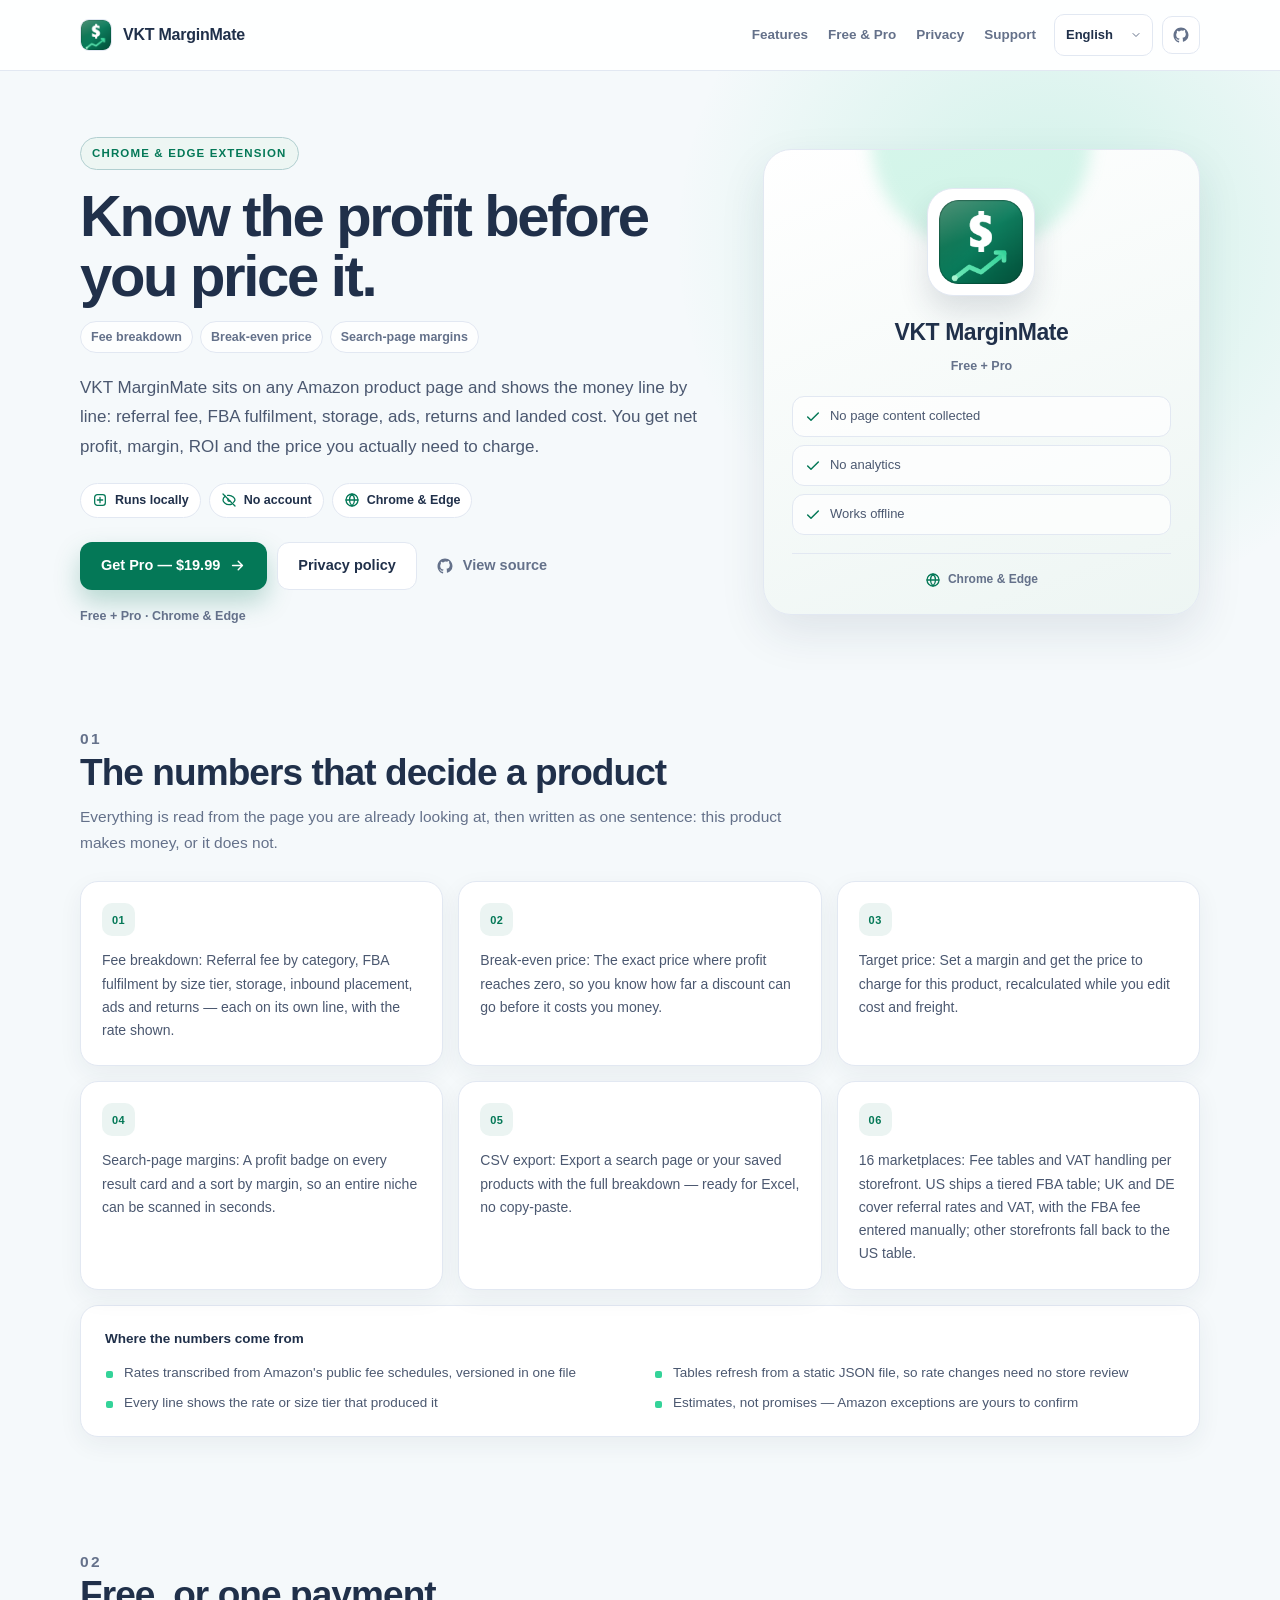
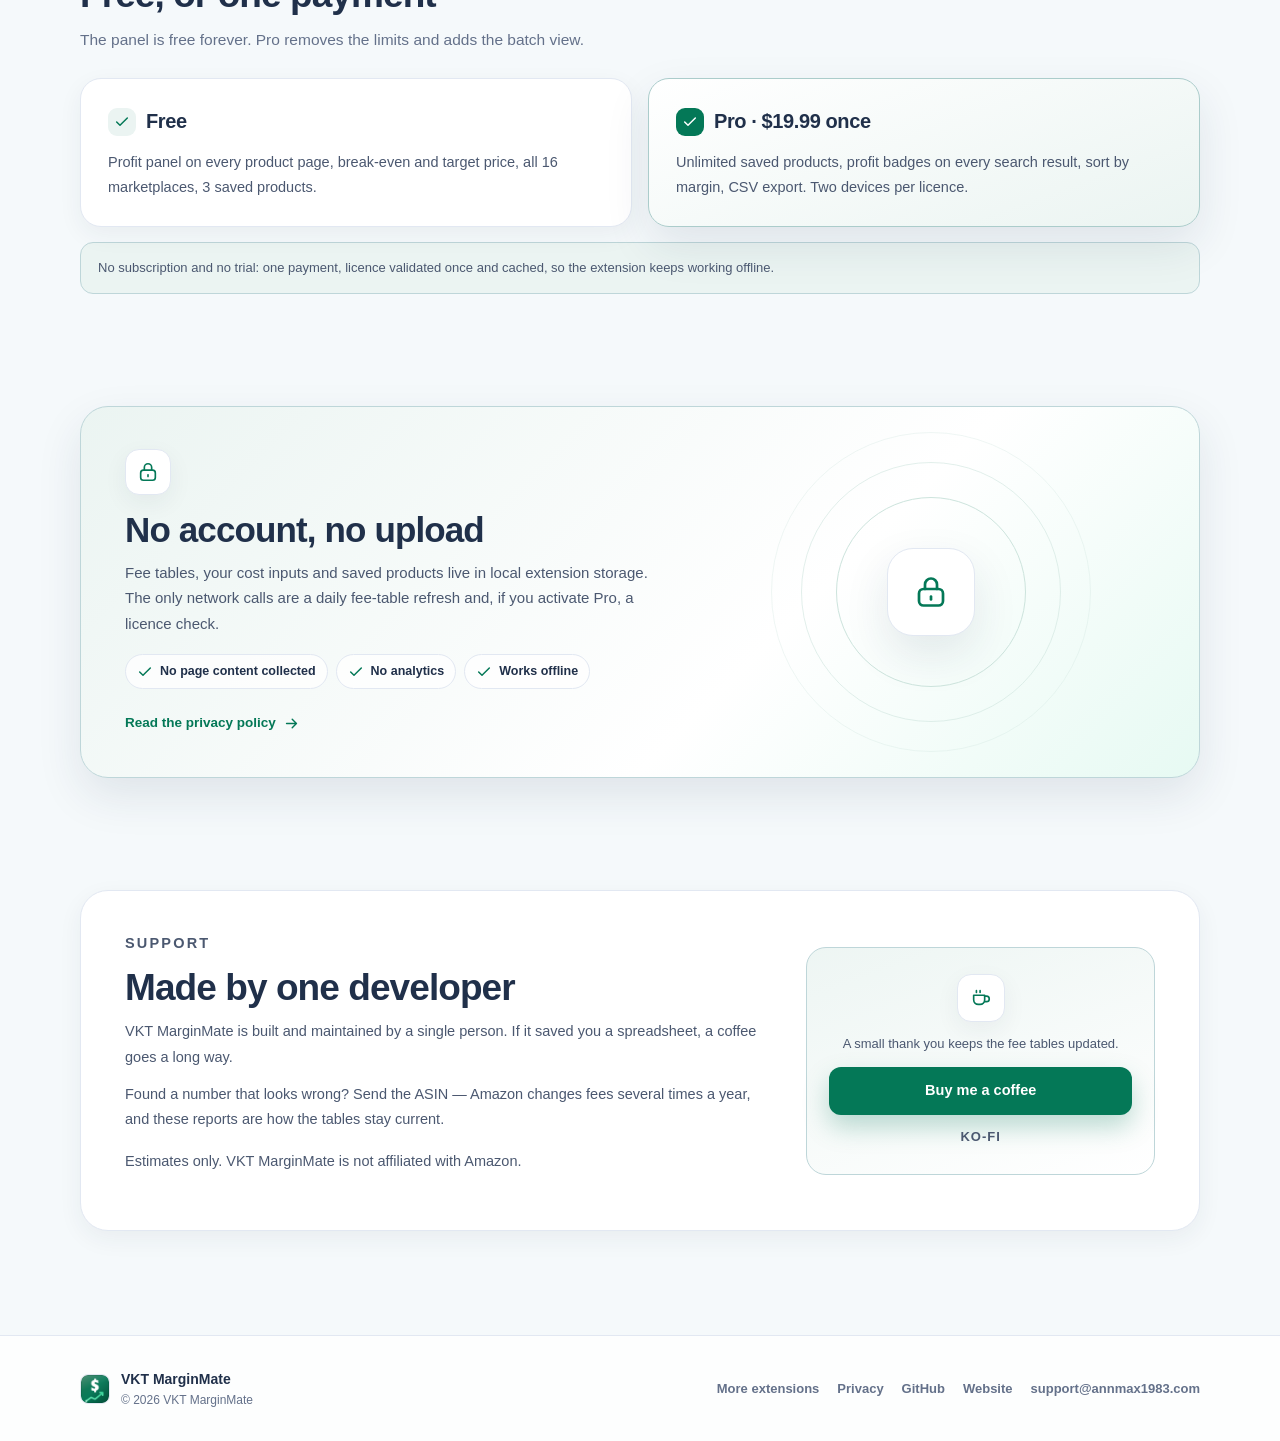
==== commit c653b317: "site: rebuild the landing page and privacy policy in six languages Both pages were hand-written Engl" ====
--- a/index.html
+++ b/index.html
@@ -4,7 +4,7 @@
 <meta charset="utf-8">
 <meta name="viewport" content="width=device-width, initial-scale=1">
 <title>VKT MarginMate — Amazon FBA profit calculator</title>
-<meta name="description" content="VKT MarginMate shows the real profit of any Amazon product: referral fee, FBA fulfilment, storage, ads, returns and landed cost, plus break-even and target price. Chrome extension, local only.">
+<meta name="description" content="VKT MarginMate shows the real profit of any Amazon product: referral fee, FBA fulfilment, storage, ads, returns and landed cost, plus break-even and target price. Chrome and Edge extension, local only.">
 <link rel="icon" href="icons/icon128.png">
 <style>
 :root{
@@ -16,18 +16,30 @@
   --body:#4b5870;
   --muted:#64718a;
   --line:#e2e8f2;
+  --tint:#eef3fb;
   --tint:color-mix(in srgb, var(--accent) 8%, #ffffff);
+  --tint-strong:#e5edfa;
   --tint-strong:color-mix(in srgb, var(--accent) 14%, #ffffff);
   --shadow:0 18px 45px rgba(32,48,74,.10);
   --shadow-soft:0 8px 24px rgba(32,48,74,.06);
 }
 *{box-sizing:border-box}
 html{scroll-behavior:smooth;scroll-padding-top:96px}
-body{margin:0;color:var(--body);background:radial-gradient(900px 420px at 100% -8%, color-mix(in srgb, var(--accent-2) 14%, #ffffff) 0%, rgba(255,255,255,0) 70%), var(--bg);font-family:"Segoe UI Variable Text","Segoe UI",-apple-system,BlinkMacSystemFont,"Helvetica Neue",Arial,sans-serif;font-size:16px;line-height:1.65;-webkit-font-smoothing:antialiased;text-rendering:optimizeLegibility}
+body{
+  margin:0;
+  color:var(--body);
+  background:radial-gradient(900px 420px at 100% -8%, color-mix(in srgb, var(--accent-2) 12%, #ffffff) 0%, rgba(255,255,255,0) 70%), var(--bg);
+  font-family:"Segoe UI Variable Text","Segoe UI",-apple-system,BlinkMacSystemFont,"Helvetica Neue",Arial,sans-serif;
+  font-size:16px;
+  line-height:1.65;
+  -webkit-font-smoothing:antialiased;
+  text-rendering:optimizeLegibility;
+}
 img{display:block;max-width:100%}
 a{color:var(--accent);text-decoration:none}
 a:hover{text-decoration:underline}
 button,select{font:inherit}
+[hidden]{display:none !important}
 ::selection{background:color-mix(in srgb, var(--accent) 22%, #ffffff);color:var(--ink)}
 :focus-visible{outline:2px solid color-mix(in srgb, var(--accent) 55%, #ffffff);outline-offset:3px}
 .wrap{width:min(1120px, calc(100% - 40px));margin:0 auto}
@@ -43,21 +55,61 @@
 .nav-links + .top-actions{margin-left:0}
 .icon-btn{width:38px;height:38px;display:grid;place-items:center;border-radius:10px;border:1px solid var(--line);background:#fff;color:var(--muted)}
 .icon-btn:hover{color:var(--accent);border-color:color-mix(in srgb, var(--accent) 26%, var(--line));text-decoration:none}
-.lang{appearance:none;-webkit-appearance:none;border:1px solid var(--line);background-color:#fff;background-image:url("data:image/svg+xml,%3Csvg xmlns='http://www.w3.org/2000/svg' width='12' height='12' viewBox='0 0 24 24' fill='none' stroke='%2364718a' stroke-width='2' stroke-linecap='round' stroke-linejoin='round'%3E%3Cpath d='m6 9 6 6 6-6'/%3E%3C/svg%3E");background-repeat:no-repeat;background-position:right 10px center;background-size:12px;color:var(--ink);border-radius:10px;padding:9px 32px 9px 11px;font-size:13px;font-weight:600;cursor:pointer;max-width:150px}
+.lang{
+  appearance:none;-webkit-appearance:none;
+  border:1px solid var(--line);
+  background-color:#fff;
+  background-image:url("data:image/svg+xml,%3Csvg xmlns='http://www.w3.org/2000/svg' width='12' height='12' viewBox='0 0 24 24' fill='none' stroke='%2364718a' stroke-width='2' stroke-linecap='round' stroke-linejoin='round'%3E%3Cpath d='m6 9 6 6 6-6'/%3E%3C/svg%3E");
+  background-repeat:no-repeat;
+  background-position:right 10px center;
+  background-size:12px;
+  color:var(--ink);
+  border-radius:10px;
+  padding:9px 32px 9px 11px;
+  font-size:13px;
+  font-weight:600;
+  cursor:pointer;
+  max-width:150px;
+}
 .lang:hover{border-color:color-mix(in srgb, var(--accent) 26%, var(--line))}
 .btn{display:inline-flex;align-items:center;justify-content:center;gap:9px;min-height:48px;padding:0 20px;border-radius:12px;border:1px solid transparent;font-weight:700;font-size:14.5px;line-height:1.2;transition:transform .18s ease, box-shadow .18s ease, background-color .18s ease, border-color .18s ease}
 .btn:hover{text-decoration:none;transform:translateY(-1px)}
-.btn-primary{background:var(--accent);color:#fff;box-shadow:0 12px 26px color-mix(in srgb, var(--accent) 30%, rgba(0,0,0,0))}
-.btn-primary:hover{background:color-mix(in srgb, var(--accent) 88%, #000)}
-.btn-secondary{background:#fff;border-color:var(--line);color:var(--ink)}
-.btn-secondary:hover{border-color:color-mix(in srgb, var(--accent) 30%, var(--line))}
-.btn-quiet{background:transparent;color:var(--muted);min-height:48px;padding:0 12px}
+.btn-primary{background:var(--accent);color:#fff;box-shadow:0 12px 26px color-mix(in srgb, var(--accent) 26%, transparent)}
+.btn-primary:hover{background:color-mix(in srgb, var(--accent) 90%, var(--ink));box-shadow:0 15px 30px color-mix(in srgb, var(--accent) 30%, transparent)}
+.btn-secondary{background:#fff;color:var(--ink);border-color:var(--line)}
+.btn-secondary:hover{border-color:color-mix(in srgb, var(--accent) 28%, var(--line))}
+.btn-quiet{background:transparent;color:var(--muted);padding:0 8px}
 .btn-quiet:hover{color:var(--accent)}
+.site-footer{margin-top:48px;border-top:1px solid var(--line);background:rgba(255,255,255,.8);padding:32px 0}
+.footer-inner{display:flex;flex-wrap:wrap;gap:20px 32px;align-items:center;justify-content:space-between}
+.footer-brand{display:flex;align-items:center;gap:11px;color:var(--ink);font-size:14px;font-weight:700}
+.footer-brand img{width:30px;height:30px;border-radius:8px;border:1px solid var(--line);background:#fff}
+.footer-brand .copy{display:block;color:var(--muted);font-size:12px;font-weight:500;line-height:1.4;margin-top:1px}
+.footer-links{display:flex;flex-wrap:wrap;gap:9px 18px;align-items:center;font-size:13px;font-weight:600}
+.footer-links a{color:var(--muted)}
+.footer-links a:hover{color:var(--accent);text-decoration:none}
+@media (max-width:900px){
+  .nav-links{display:none}
+  .topbar-inner{height:62px}
+  .wrap{width:calc(100% - 32px)}
+}
+@media (max-width:560px){
+  .brand span{display:none}
+  .lang{max-width:124px}
+  .site-footer{padding:26px 0}
+  .footer-inner{align-items:flex-start;flex-direction:column}
+}
+@media (prefers-reduced-motion:reduce){
+  html{scroll-behavior:auto}
+  *,*::before,*::after{transition:none !important;animation:none !important}
+}
+
 .hero{position:relative;overflow:hidden;padding:66px 0 44px}
-.hero::before{content:"";position:absolute;right:-160px;top:-220px;width:780px;height:780px;border-radius:50%;background:radial-gradient(circle, color-mix(in srgb, var(--accent-2) 22%, rgba(255,255,255,0)) 0%, rgba(255,255,255,0) 68%);pointer-events:none}
+.hero::before{content:"";position:absolute;right:-160px;top:-220px;width:780px;height:780px;border-radius:50%;background:radial-gradient(circle, color-mix(in srgb, var(--accent-2) 20%, rgba(255,255,255,0)) 0%, rgba(255,255,255,0) 68%);pointer-events:none}
 .hero-grid{position:relative;display:grid;grid-template-columns:minmax(0,1.18fr) minmax(300px,.82fr);gap:54px;align-items:center}
+.hero-copy{min-width:0}
 .eyebrow{display:inline-flex;align-items:center;gap:7px;padding:6px 11px;border-radius:999px;border:1px solid color-mix(in srgb, var(--accent) 22%, var(--line));background:color-mix(in srgb, var(--accent) 7%, #ffffff);color:var(--accent);font-size:11.5px;font-weight:800;letter-spacing:.1em;text-transform:uppercase}
-.hero h1{margin:16px 0 14px;color:var(--ink);font-size:clamp(34px,4.6vw,54px);line-height:1.05;letter-spacing:-.04em;font-weight:800;overflow-wrap:anywhere}
+.hero h1{margin:16px 0 14px;color:var(--ink);font-size:clamp(36px,4.9vw,58px);line-height:1.04;letter-spacing:-.04em;font-weight:800;overflow-wrap:anywhere}
 .tagline{display:flex;flex-wrap:wrap;gap:7px;margin:0 0 20px}
 .tagline span{padding:5px 10px;border:1px solid var(--line);border-radius:999px;background:rgba(255,255,255,.8);color:var(--muted);font-size:12.5px;font-weight:650}
 .lead{max-width:680px;margin:0 0 22px;color:var(--body);font-size:17px;line-height:1.72}
@@ -67,7 +119,7 @@
 .cta-row{display:flex;flex-wrap:wrap;gap:10px;align-items:center}
 .micro{margin:16px 0 0;color:var(--muted);font-size:12.5px;font-weight:550}
 .app-card{position:relative;overflow:hidden;padding:32px 28px 24px;border:1px solid var(--line);border-radius:28px;background:linear-gradient(160deg,#ffffff 0%, color-mix(in srgb, var(--accent) 7%, #ffffff) 100%);box-shadow:var(--shadow);text-align:center}
-.app-card-glow{position:absolute;width:220px;height:220px;left:50%;top:-120px;transform:translateX(-50%);border-radius:50%;background:color-mix(in srgb, var(--accent-2) 22%, rgba(255,255,255,0));filter:blur(8px)}
+.app-card-glow{position:absolute;width:220px;height:220px;left:50%;top:-120px;transform:translateX(-50%);border-radius:50%;background:color-mix(in srgb, var(--accent-2) 20%, rgba(255,255,255,0));filter:blur(8px)}
 .app-icon{position:relative;width:108px;height:108px;margin:6px auto 18px;padding:11px;border-radius:26px;background:#fff;border:1px solid var(--line);box-shadow:0 16px 30px rgba(32,48,74,.14)}
 .app-icon img{width:100%;height:100%;object-fit:contain;border-radius:18px}
 .app-name{position:relative;color:var(--ink);font-size:23px;font-weight:800;letter-spacing:-.02em}
@@ -76,6 +128,7 @@
 .app-points div{display:flex;align-items:flex-start;gap:9px;padding:10px 12px;border:1px solid var(--line);border-radius:12px;background:rgba(255,255,255,.72);color:var(--body);font-size:13px;line-height:1.45}
 .app-points svg{flex:none;margin-top:2px;color:var(--accent)}
 .app-footer{position:relative;display:flex;align-items:center;justify-content:center;gap:7px;margin-top:18px;padding-top:16px;border-top:1px solid var(--line);color:var(--muted);font-size:12px;font-weight:650}
+.app-footer svg{color:var(--accent)}
 .block{padding:56px 0}
 .section-head{max-width:720px;margin:0 0 26px}
 .kicker{margin:0 0 9px;color:var(--accent);font-size:11.5px;font-weight:800;letter-spacing:.15em;text-transform:uppercase}
@@ -84,9 +137,8 @@
 .feature-grid{display:grid;grid-template-columns:repeat(3,minmax(0,1fr));gap:15px}
 .feature{padding:21px 21px 23px;border:1px solid var(--line);border-radius:18px;background:#fff;box-shadow:var(--shadow-soft);transition:transform .2s ease, border-color .2s ease, box-shadow .2s ease}
 .feature:hover{transform:translateY(-2px);border-color:color-mix(in srgb, var(--accent) 22%, var(--line));box-shadow:0 14px 32px rgba(32,48,74,.09)}
-.feature h3{margin:0 0 7px;color:var(--ink);font-size:15px;font-weight:750;letter-spacing:-.01em}
+.feature .num{display:inline-flex;align-items:center;justify-content:center;width:33px;height:33px;margin-bottom:13px;border-radius:10px;background:var(--tint);color:var(--accent);font-size:11px;font-weight:800;letter-spacing:.04em}
 .feature p{margin:0;color:var(--body);font-size:14px;line-height:1.66}
-.feature .num{display:inline-flex;align-items:center;justify-content:center;width:33px;height:33px;margin-bottom:13px;border-radius:10px;background:var(--tint);color:var(--accent);font-size:11px;font-weight:800;letter-spacing:.04em}
 .more-panel{margin-top:15px;padding:22px 24px;border:1px solid var(--line);border-radius:18px;background:#fff;box-shadow:var(--shadow-soft)}
 .more-panel h3{margin:0 0 13px;color:var(--ink);font-size:13.5px;font-weight:750}
 .more-list{display:grid;grid-template-columns:1fr 1fr;gap:9px 28px;margin:0;padding:0;list-style:none}
@@ -101,7 +153,6 @@
 .plan-mark.free{background:var(--tint);color:var(--accent)}
 .plan-mark.premium{background:var(--accent);color:#fff}
 .plan p{margin:0;color:var(--body);font-size:14.5px;line-height:1.72}
-.plan .btn{margin-top:18px;width:100%}
 .plan-note{margin-top:15px;padding:14px 17px;border:1px solid color-mix(in srgb, var(--accent) 16%, var(--line));border-radius:13px;background:var(--tint);color:var(--body);font-size:13px;line-height:1.65}
 .privacy-panel{display:grid;grid-template-columns:minmax(0,1.1fr) minmax(260px,.9fr);gap:34px;align-items:center;padding:42px 44px;border:1px solid color-mix(in srgb, var(--accent) 16%, var(--line));border-radius:28px;background:linear-gradient(135deg, color-mix(in srgb, var(--accent) 8%, #ffffff) 0%, #ffffff 62%, color-mix(in srgb, var(--accent-2) 12%, #ffffff) 100%);box-shadow:var(--shadow)}
 .panel-icon{display:inline-flex;align-items:center;justify-content:center;width:46px;height:46px;margin-bottom:15px;border-radius:14px;background:#fff;border:1px solid var(--line);color:var(--accent);box-shadow:var(--shadow-soft)}
@@ -120,20 +171,15 @@
 .lock-badge{position:relative;display:grid;place-items:center;width:88px;height:88px;border-radius:26px;background:#fff;border:1px solid var(--line);color:var(--accent);box-shadow:var(--shadow)}
 .lock-badge svg{width:36px;height:36px}
 .support-card{display:grid;grid-template-columns:minmax(0,1.3fr) minmax(260px,.7fr);gap:34px;align-items:center;padding:40px 44px;border:1px solid var(--line);border-radius:28px;background:#fff;box-shadow:var(--shadow-soft)}
+.support-copy .kicker{margin-bottom:10px}
 .support-copy p{max-width:640px;margin:0 0 12px;color:var(--body);font-size:14.5px;line-height:1.75}
-.disclaimer{margin:14px 0 0;color:var(--muted);font-size:12px;line-height:1.6}
+.support-copy p:last-of-type{margin-bottom:16px}
+.disclaimer{margin:0;color:var(--muted);font-size:12px;line-height:1.6}
 .kofi{display:flex;flex-direction:column;align-items:center;gap:12px;padding:26px 22px;border:1px solid color-mix(in srgb, var(--accent) 16%, var(--line));border-radius:20px;background:linear-gradient(160deg, color-mix(in srgb, var(--accent) 7%, #ffffff) 0%, #ffffff 100%);text-align:center}
 .kofi-icon{display:grid;place-items:center;width:48px;height:48px;border-radius:14px;background:#fff;border:1px solid var(--line);color:var(--accent);box-shadow:var(--shadow-soft)}
 .kofi p{margin:0;color:var(--body);font-size:13px;line-height:1.6}
+.kofi-btn{width:100%}
 .kofi-note{margin:0;color:var(--muted);font-size:11.5px;font-weight:700;letter-spacing:.08em;text-transform:uppercase}
-.site-footer{margin-top:48px;border-top:1px solid var(--line);background:rgba(255,255,255,.8);padding:32px 0}
-.footer-inner{display:flex;flex-wrap:wrap;gap:20px 32px;align-items:center;justify-content:space-between}
-.footer-brand{display:flex;align-items:center;gap:11px;color:var(--ink);font-size:14px;font-weight:700}
-.footer-brand img{width:30px;height:30px;border-radius:8px;border:1px solid var(--line);background:#fff}
-.footer-brand .copy{display:block;color:var(--muted);font-size:12px;font-weight:500;line-height:1.4;margin-top:1px}
-.footer-links{display:flex;flex-wrap:wrap;gap:9px 18px;align-items:center;font-size:13px;font-weight:600}
-.footer-links a{color:var(--muted)}
-.footer-links a:hover{color:var(--accent);text-decoration:none}
 @media (max-width:1024px){
   .hero-grid{grid-template-columns:1fr;gap:38px}
   .app-card{max-width:460px;margin:0 auto;width:100%}
@@ -142,9 +188,8 @@
   .privacy-visual{min-height:210px}
 }
 @media (max-width:760px){
-  .nav-links{display:none}
   .hero{padding:44px 0 30px}
-  .hero h1{font-size:clamp(31px,8.4vw,42px)}
+  .hero h1{font-size:clamp(33px,9vw,46px)}
   .lead{font-size:16px}
   .block{padding:42px 0}
   .feature-grid{grid-template-columns:1fr}
@@ -153,14 +198,6 @@
   .privacy-panel,.support-card{padding:28px 22px;border-radius:22px}
   .privacy-visual{display:none}
   .cta-row .btn{flex:1 1 auto}
-  .brand span{display:none}
-  .lang{max-width:124px}
-  .site-footer{padding:26px 0}
-  .footer-inner{align-items:flex-start;flex-direction:column}
-}
-@media (prefers-reduced-motion:reduce){
-  html{scroll-behavior:auto}
-  *,*::before,*::after{transition:none !important;animation:none !important}
 }
 </style>
 </head>
@@ -169,61 +206,40 @@
   <div class="wrap topbar-inner">
     <a class="brand" href="index.html"><img src="icons/icon128.png" alt="" width="32" height="32"><span>VKT MarginMate</span></a>
     <nav class="nav-links" aria-label="Main">
-      <a href="#features" data-i18n="nav.features">Features</a>
-      <a href="#plans" data-i18n="nav.plans">Free &amp; Pro</a>
-      <a href="#privacy" data-i18n="nav.privacy">Privacy</a>
-      <a href="#support" data-i18n="nav.support">Support</a>
+      <a href="#features" id="i-nav-features">Features</a>
+      <a href="#plans" id="i-nav-plans">Free &amp; Pro</a>
+      <a href="#privacy" id="i-nav-privacy">Privacy</a>
+      <a href="#support" id="i-nav-support">Support</a>
     </nav>
     <div class="top-actions">
-      <select class="lang" id="lang" aria-label="Language">
-        <option value="en">English</option>
-        <option value="zh">简体中文</option>
-        <option value="ja">日本語</option>
-        <option value="de">Deutsch</option>
-        <option value="es">Español</option>
-        <option value="fr">Français</option>
-      </select>
+      <select class="lang" id="i-lang" aria-label="Language"><option value="en">English</option><option value="zh">简体中文</option><option value="ja">日本語</option><option value="de">Deutsch</option><option value="es">Español</option><option value="fr">Français</option></select>
       <a class="icon-btn" href="https://github.com/annmax1983/MarginMate" target="_blank" rel="noopener" aria-label="GitHub"><svg viewBox="0 0 24 24" width="18" height="18" aria-hidden="true" fill="currentColor"><path d="M12 2C6.48 2 2 6.58 2 12.25c0 4.53 2.87 8.37 6.84 9.73.5.1.68-.22.68-.49 0-.24-.01-1.05-.01-1.9-2.78.62-3.37-1.21-3.37-1.21-.45-1.18-1.11-1.5-1.11-1.5-.91-.64.07-.63.07-.63 1 .07 1.53 1.06 1.53 1.06.89 1.56 2.34 1.11 2.91.85.09-.66.35-1.11.63-1.36-2.22-.26-4.56-1.14-4.56-5.07 0-1.12.39-2.03 1.03-2.75-.1-.26-.45-1.3.1-2.71 0 0 .84-.28 2.75 1.05A9.4 9.4 0 0 1 12 5.96c.85 0 1.71.12 2.51.35 1.91-1.33 2.75-1.05 2.75-1.05.55 1.41.2 2.45.1 2.71.64.72 1.03 1.63 1.03 2.75 0 3.94-2.34 4.81-4.57 5.06.36.32.68.94.68 1.9 0 1.37-.01 2.47-.01 2.81 0 .27.18.6.69.49A10.02 10.02 0 0 0 22 12.25C22 6.58 17.52 2 12 2Z"/></svg></a>
     </div>
   </div>
 </header>
-
 <main>
   <section class="hero">
     <div class="wrap hero-grid">
       <div class="hero-copy">
-        <span class="eyebrow" data-i18n="hero.eyebrow">Chrome extension</span>
-        <h1 data-i18n="hero.h1">Know the profit before you price it.</h1>
-        <div class="tagline">
-          <span data-i18n="hero.tag1">Fee breakdown</span>
-          <span data-i18n="hero.tag2">Break-even price</span>
-          <span data-i18n="hero.tag3">Search-page margins</span>
+        <span class="eyebrow" id="i-eyebrow">Chrome &amp; Edge extension</span>
+        <h1 id="i-h1">Know the profit before you price it.</h1>
+        <div class="tagline" id="i-tagline"><span>Fee breakdown</span><span>Break-even price</span><span>Search-page margins</span></div>
+        <p class="lead" id="i-intro">VKT MarginMate sits on any Amazon product page and shows the money line by line: referral fee, FBA fulfilment, storage, ads, returns and landed cost. You get net profit, margin, ROI and the price you actually need to charge.</p>
+        <div class="badges" id="i-badges"><span class="badge"><svg viewBox="0 0 24 24" width="16" height="16" aria-hidden="true" fill="none" stroke="currentColor" stroke-width="1.9" stroke-linecap="round" stroke-linejoin="round"><rect x="4" y="4" width="16" height="16" rx="4"/><path d="M8 12h8M12 8v8"/></svg>Runs locally</span><span class="badge"><svg viewBox="0 0 24 24" width="16" height="16" aria-hidden="true" fill="none" stroke="currentColor" stroke-width="1.9" stroke-linecap="round" stroke-linejoin="round"><path d="M3 3l18 18"/><path d="M10.6 10.6a2 2 0 0 0 2.8 2.8"/><path d="M9.9 5.2A10.8 10.8 0 0 1 12 5c5 0 9 4.5 9 7a11.7 11.7 0 0 1-2.3 3.6"/><path d="M6.2 6.2C4.2 7.7 3 9.7 3 12c0 2.5 4 7 9 7a11 11 0 0 0 4.2-.8"/></svg>No account</span><span class="badge"><svg viewBox="0 0 24 24" width="16" height="16" aria-hidden="true" fill="none" stroke="currentColor" stroke-width="1.9" stroke-linecap="round" stroke-linejoin="round"><circle cx="12" cy="12" r="9"/><path d="M3 12h18M12 3c2.5 2.6 3.8 5.7 3.8 9s-1.3 6.4-3.8 9c-2.5-2.6-3.8-5.7-3.8-9S9.5 5.6 12 3Z"/></svg>Chrome &amp; Edge</span></div>
+        <div class="cta-row">
+          <a class="btn btn-primary" href="https://annmax1983.com/checkout?plugin=marginmate" target="_blank" rel="noopener"><span id="i-get-label">Get Pro — $19.99</span><svg viewBox="0 0 24 24" width="17" height="17" aria-hidden="true" fill="none" stroke="currentColor" stroke-width="2" stroke-linecap="round" stroke-linejoin="round"><path d="M5 12h14M13 6l6 6-6 6"/></svg></a>
+          <a class="btn btn-secondary" href="privacy-policy.html"><span id="i-privacy-label">Privacy policy</span></a>
+          <a class="btn btn-quiet" href="https://github.com/annmax1983/MarginMate" target="_blank" rel="noopener"><svg viewBox="0 0 24 24" width="18" height="18" aria-hidden="true" fill="currentColor"><path d="M12 2C6.48 2 2 6.58 2 12.25c0 4.53 2.87 8.37 6.84 9.73.5.1.68-.22.68-.49 0-.24-.01-1.05-.01-1.9-2.78.62-3.37-1.21-3.37-1.21-.45-1.18-1.11-1.5-1.11-1.5-.91-.64.07-.63.07-.63 1 .07 1.53 1.06 1.53 1.06.89 1.56 2.34 1.11 2.91.85.09-.66.35-1.11.63-1.36-2.22-.26-4.56-1.14-4.56-5.07 0-1.12.39-2.03 1.03-2.75-.1-.26-.45-1.3.1-2.71 0 0 .84-.28 2.75 1.05A9.4 9.4 0 0 1 12 5.96c.85 0 1.71.12 2.51.35 1.91-1.33 2.75-1.05 2.75-1.05.55 1.41.2 2.45.1 2.71.64.72 1.03 1.63 1.03 2.75 0 3.94-2.34 4.81-4.57 5.06.36.32.68.94.68 1.9 0 1.37-.01 2.47-.01 2.81 0 .27.18.6.69.49A10.02 10.02 0 0 0 22 12.25C22 6.58 17.52 2 12 2Z"/></svg><span id="i-source-label">View source</span></a>
         </div>
-        <p class="lead" data-i18n="hero.lead">VKT MarginMate sits on any Amazon product page and shows the money line by line: referral fee, FBA fulfilment, storage, ads, returns and landed cost. You get net profit, margin, ROI and the price you actually need to charge.</p>
-        <div class="badges">
-          <span class="badge"><svg viewBox="0 0 24 24" width="16" height="16" aria-hidden="true" fill="none" stroke="currentColor" stroke-width="1.9" stroke-linecap="round" stroke-linejoin="round"><rect x="4" y="4" width="16" height="16" rx="4"/><path d="M8 12h8M12 8v8"/></svg><span data-i18n="hero.badge1">Runs locally</span></span>
-          <span class="badge"><svg viewBox="0 0 24 24" width="16" height="16" aria-hidden="true" fill="none" stroke="currentColor" stroke-width="1.9" stroke-linecap="round" stroke-linejoin="round"><path d="M3 3l18 18"/><path d="M10.6 10.6a2 2 0 0 0 2.8 2.8"/><path d="M9.9 5.2A10.8 10.8 0 0 1 12 5c5 0 9 4.5 9 7a11.7 11.7 0 0 1-2.3 3.6"/><path d="M6.2 6.2C4.2 7.7 3 9.7 3 12c0 2.5 4 7 9 7a11 11 0 0 0 4.2-.8"/></svg><span data-i18n="hero.badge2">No account</span></span>
-          <span class="badge"><svg viewBox="0 0 24 24" width="16" height="16" aria-hidden="true" fill="none" stroke="currentColor" stroke-width="1.9" stroke-linecap="round" stroke-linejoin="round"><circle cx="12" cy="12" r="9"/><path d="M3 12h18M12 3c2.5 2.6 3.8 5.7 3.8 9s-1.3 6.4-3.8 9c-2.5-2.6-3.8-5.7-3.8-9S9.5 5.6 12 3Z"/></svg>Chrome</span>
-        </div>
-        <div class="cta-row">
-          <a class="btn btn-primary" href="https://annmax1983.com/checkout?plugin=marginmate" target="_blank" rel="noopener"><span data-i18n="hero.cta1">Get Pro — $19.99</span><svg viewBox="0 0 24 24" width="17" height="17" aria-hidden="true" fill="none" stroke="currentColor" stroke-width="2" stroke-linecap="round" stroke-linejoin="round"><path d="M5 12h14M13 6l6 6-6 6"/></svg></a>
-          <a class="btn btn-secondary" href="privacy-policy.html" data-i18n="hero.cta2">Privacy policy</a>
-          <a class="btn btn-quiet" href="https://github.com/annmax1983/MarginMate" target="_blank" rel="noopener" data-i18n="hero.cta3">View source</a>
-        </div>
-        <p class="micro" data-i18n="hero.micro">Free + Pro · Chrome · No account required</p>
-      </div>
-
+        <p class="micro" id="i-micro">Free + Pro · Chrome &amp; Edge</p>
+      </div>
       <aside class="app-card" aria-label="VKT MarginMate">
         <div class="app-card-glow" aria-hidden="true"></div>
         <div class="app-icon"><img src="icons/icon128.png" alt="VKT MarginMate icon" width="108" height="108"></div>
-        <div class="app-name">VKT MarginMate</div>
-        <div class="app-sub" data-i18n="app.sub">Free + Pro</div>
-        <div class="app-points">
-          <div><svg viewBox="0 0 24 24" width="16" height="16" aria-hidden="true" fill="none" stroke="currentColor" stroke-width="2.2" stroke-linecap="round" stroke-linejoin="round"><path d="M20 6 9 17l-5-5"/></svg><span data-i18n="app.p1">Amazon fee tables built in</span></div>
-          <div><svg viewBox="0 0 24 24" width="16" height="16" aria-hidden="true" fill="none" stroke="currentColor" stroke-width="2.2" stroke-linecap="round" stroke-linejoin="round"><path d="M20 6 9 17l-5-5"/></svg><span data-i18n="app.p2">Every number editable</span></div>
-          <div><svg viewBox="0 0 24 24" width="16" height="16" aria-hidden="true" fill="none" stroke="currentColor" stroke-width="2.2" stroke-linecap="round" stroke-linejoin="round"><path d="M20 6 9 17l-5-5"/></svg><span data-i18n="app.p3">Nothing leaves the browser</span></div>
-        </div>
-        <div class="app-footer"><svg viewBox="0 0 24 24" width="16" height="16" aria-hidden="true" fill="none" stroke="currentColor" stroke-width="1.9" stroke-linecap="round" stroke-linejoin="round"><circle cx="12" cy="12" r="9"/><path d="M3 12h18M12 3c2.5 2.6 3.8 5.7 3.8 9s-1.3 6.4-3.8 9c-2.5-2.6-3.8-5.7-3.8-9S9.5 5.6 12 3Z"/></svg><span>Chrome · Manifest V3</span></div>
+        <div class="app-name" id="i-app-name">VKT MarginMate</div>
+        <div class="app-sub" id="i-app-sub">Free + Pro</div>
+        <div class="app-points" id="i-app-points"><div><svg viewBox="0 0 24 24" width="16" height="16" aria-hidden="true" fill="none" stroke="currentColor" stroke-width="2.2" stroke-linecap="round" stroke-linejoin="round"><path d="M20 6 9 17l-5-5"/></svg><span>No page content collected</span></div><div><svg viewBox="0 0 24 24" width="16" height="16" aria-hidden="true" fill="none" stroke="currentColor" stroke-width="2.2" stroke-linecap="round" stroke-linejoin="round"><path d="M20 6 9 17l-5-5"/></svg><span>No analytics</span></div><div><svg viewBox="0 0 24 24" width="16" height="16" aria-hidden="true" fill="none" stroke="currentColor" stroke-width="2.2" stroke-linecap="round" stroke-linejoin="round"><path d="M20 6 9 17l-5-5"/></svg><span>Works offline</span></div></div>
+        <div class="app-footer"><svg viewBox="0 0 24 24" width="16" height="16" aria-hidden="true" fill="none" stroke="currentColor" stroke-width="1.9" stroke-linecap="round" stroke-linejoin="round"><circle cx="12" cy="12" r="9"/><path d="M3 12h18M12 3c2.5 2.6 3.8 5.7 3.8 9s-1.3 6.4-3.8 9c-2.5-2.6-3.8-5.7-3.8-9S9.5 5.6 12 3Z"/></svg><span id="i-app-browsers">Chrome &amp; Edge</span></div>
       </aside>
     </div>
   </section>
@@ -231,26 +247,24 @@
   <section class="block" id="features">
     <div class="wrap">
       <div class="section-head">
-        <p class="kicker" data-i18n="feat.kicker">What it does</p>
-        <h2 data-i18n="feat.title">The numbers that decide a product</h2>
-        <p data-i18n="feat.sub">Everything is read from the page you are already looking at, then written as one sentence: this product makes money, or it does not.</p>
-      </div>
-      <div class="feature-grid">
-        <article class="feature"><div class="num">01</div><h3 data-i18n="f1.t">Fee breakdown</h3><p data-i18n="f1.d">Referral fee by category, FBA fulfilment by size tier, storage, inbound placement, ads and returns — each on its own line, with the rate shown.</p></article>
-        <article class="feature"><div class="num">02</div><h3 data-i18n="f2.t">Break-even price</h3><p data-i18n="f2.d">The exact price where profit reaches zero, so you know how far a discount can go before it costs you money.</p></article>
-        <article class="feature"><div class="num">03</div><h3 data-i18n="f3.t">Target price</h3><p data-i18n="f3.d">Set a margin and get the price to charge for this product, recalculated while you edit cost and freight.</p></article>
-        <article class="feature"><div class="num">04</div><h3 data-i18n="f4.t">Search-page margins</h3><p data-i18n="f4.d">A profit badge on every result card and a sort by margin, so an entire niche can be scanned in seconds.</p></article>
-        <article class="feature"><div class="num">05</div><h3 data-i18n="f5.t">CSV export</h3><p data-i18n="f5.d">Export a search page or your saved products with the full breakdown — ready for Excel, no copy-paste.</p></article>
-        <article class="feature"><div class="num">06</div><h3 data-i18n="f6.t">16 marketplaces</h3><p data-i18n="f6.d">Fee tables and VAT handling per storefront. US ships a tiered FBA table; UK and DE cover referral rates and VAT, with the FBA fee entered manually; other storefronts fall back to the US table.</p></article>
-      </div>
-      <div class="more-panel">
-        <h3 data-i18n="more.title">Where the numbers come from</h3>
-        <ul class="more-list">
-          <li data-i18n="more.1">Rates transcribed from Amazon's public fee schedules, versioned in one file</li>
-          <li data-i18n="more.2">Tables refresh from a static JSON file, so rate changes need no store review</li>
-          <li data-i18n="more.3">Every line shows the rate or size tier that produced it</li>
-          <li data-i18n="more.4">Estimates, not promises — Amazon exceptions are yours to confirm</li>
-        </ul>
+        <p class="kicker">01</p>
+        <h2 id="i-feat-title">The numbers that decide a product</h2>
+        <p id="i-feat-lead">Everything is read from the page you are already looking at, then written as one sentence: this product makes money, or it does not.</p>
+      </div>
+      <div class="feature-grid" id="i-features">
+<article class="feature"><span class="num">01</span><p>Fee breakdown: Referral fee by category, FBA fulfilment by size tier, storage, inbound placement, ads and returns — each on its own line, with the rate shown.</p></article>
+<article class="feature"><span class="num">02</span><p>Break-even price: The exact price where profit reaches zero, so you know how far a discount can go before it costs you money.</p></article>
+<article class="feature"><span class="num">03</span><p>Target price: Set a margin and get the price to charge for this product, recalculated while you edit cost and freight.</p></article>
+<article class="feature"><span class="num">04</span><p>Search-page margins: A profit badge on every result card and a sort by margin, so an entire niche can be scanned in seconds.</p></article>
+<article class="feature"><span class="num">05</span><p>CSV export: Export a search page or your saved products with the full breakdown — ready for Excel, no copy-paste.</p></article>
+<article class="feature"><span class="num">06</span><p>16 marketplaces: Fee tables and VAT handling per storefront. US ships a tiered FBA table; UK and DE cover referral rates and VAT, with the FBA fee entered manually; other storefronts fall back to the US table.</p></article>
+      </div>
+      <div class="more-panel" id="i-more-panel">
+        <h3 id="i-more-title">Where the numbers come from</h3>
+        <ul class="more-list" id="i-more"><li>Rates transcribed from Amazon's public fee schedules, versioned in one file</li>
+<li>Tables refresh from a static JSON file, so rate changes need no store review</li>
+<li>Every line shows the rate or size tier that produced it</li>
+<li>Estimates, not promises — Amazon exceptions are yours to confirm</li></ul>
       </div>
     </div>
   </section>
@@ -258,22 +272,15 @@
   <section class="block" id="plans">
     <div class="wrap">
       <div class="section-head">
-        <p class="kicker" data-i18n="plan.kicker">Pricing</p>
-        <h2 data-i18n="plan.title">Free, or one payment</h2>
-        <p data-i18n="plan.sub">The panel is free forever. Pro removes the limits and adds the batch view.</p>
-      </div>
-      <div class="plans">
-        <article class="plan">
-          <div class="plan-top"><span class="plan-mark free">✓</span><h3 data-i18n="free.title">Free</h3></div>
-          <p data-i18n="free.d">Profit panel on every product page, break-even and target price, all 16 marketplaces, 3 saved products.</p>
-        </article>
-        <article class="plan premium">
-          <div class="plan-top"><span class="plan-mark premium">★</span><h3 data-i18n="pro.title">Pro · $19.99 once</h3></div>
-          <p data-i18n="pro.d">Unlimited saved products, profit badges on every search result, sort by margin, CSV export. Two devices per licence.</p>
-          <a class="btn btn-primary" href="https://annmax1983.com/checkout?plugin=marginmate" target="_blank" rel="noopener" data-i18n="plan.buy">Buy a licence</a>
-        </article>
-      </div>
-      <p class="plan-note" data-i18n="plan.note">No subscription and no trial: one payment, licence validated once and cached, so the extension keeps working offline.</p>
+        <p class="kicker">02</p>
+        <h2 id="i-plan-title">Free, or one payment</h2>
+        <p id="i-plan-lead">The panel is free forever. Pro removes the limits and adds the batch view.</p>
+      </div>
+      <div class="plans" id="i-plans">
+        <article class="plan"><div class="plan-top"><span class="plan-mark free"><svg viewBox="0 0 24 24" width="16" height="16" aria-hidden="true" fill="none" stroke="currentColor" stroke-width="2.2" stroke-linecap="round" stroke-linejoin="round"><path d="M20 6 9 17l-5-5"/></svg></span><h3>Free</h3></div><p>Profit panel on every product page, break-even and target price, all 16 marketplaces, 3 saved products.</p></article>
+        <article class="plan premium"><div class="plan-top"><span class="plan-mark premium"><svg viewBox="0 0 24 24" width="16" height="16" aria-hidden="true" fill="none" stroke="currentColor" stroke-width="2.2" stroke-linecap="round" stroke-linejoin="round"><path d="M20 6 9 17l-5-5"/></svg></span><h3>Pro · $19.99 once</h3></div><p>Unlimited saved products, profit badges on every search result, sort by margin, CSV export. Two devices per licence.</p></article>
+      </div>
+      <div class="plan-note" id="i-plan-note">No subscription and no trial: one payment, licence validated once and cached, so the extension keeps working offline.</div>
     </div>
   </section>
 
@@ -281,20 +288,15 @@
     <div class="wrap">
       <div class="privacy-panel">
         <div>
-          <span class="panel-icon"><svg viewBox="0 0 24 24" width="22" height="22" aria-hidden="true" fill="none" stroke="currentColor" stroke-width="1.9" stroke-linecap="round" stroke-linejoin="round"><rect x="4" y="10" width="16" height="10" rx="3"/><path d="M8 10V7a4 4 0 0 1 8 0v3"/></svg></span>
-          <p class="kicker" data-i18n="priv.kicker">Privacy</p>
-          <h2 data-i18n="priv.title">No account, no upload</h2>
-          <p class="panel-lead" data-i18n="priv.lead">Fee tables, your cost inputs and saved products live in local extension storage. The only network calls are a daily fee-table refresh and, if you activate Pro, a licence check.</p>
-          <div class="points">
-            <span class="point"><svg viewBox="0 0 24 24" width="15" height="15" aria-hidden="true" fill="none" stroke="currentColor" stroke-width="2.2" stroke-linecap="round" stroke-linejoin="round"><path d="M20 6 9 17l-5-5"/></svg><span data-i18n="priv.p1">No page content collected</span></span>
-            <span class="point"><svg viewBox="0 0 24 24" width="15" height="15" aria-hidden="true" fill="none" stroke="currentColor" stroke-width="2.2" stroke-linecap="round" stroke-linejoin="round"><path d="M20 6 9 17l-5-5"/></svg><span data-i18n="priv.p2">No analytics</span></span>
-            <span class="point"><svg viewBox="0 0 24 24" width="15" height="15" aria-hidden="true" fill="none" stroke="currentColor" stroke-width="2.2" stroke-linecap="round" stroke-linejoin="round"><path d="M20 6 9 17l-5-5"/></svg><span data-i18n="priv.p3">Works offline</span></span>
-          </div>
-          <a class="text-link" href="privacy-policy.html"><span data-i18n="priv.link">Read the privacy policy</span> →</a>
+          <span class="panel-icon"><svg viewBox="0 0 24 24" width="22" height="22" aria-hidden="true" fill="none" stroke="currentColor" stroke-width="1.8" stroke-linecap="round" stroke-linejoin="round"><rect x="4" y="10" width="16" height="11" rx="3"/><path d="M8 10V7a4 4 0 0 1 8 0v3"/><path d="M12 15v2"/></svg></span>
+          <h2 id="i-priv-title">No account, no upload</h2>
+          <p class="panel-lead" id="i-priv-lead">Fee tables, your cost inputs and saved products live in local extension storage. The only network calls are a daily fee-table refresh and, if you activate Pro, a licence check.</p>
+          <div class="points" id="i-priv-points"><span class="point"><svg viewBox="0 0 24 24" width="16" height="16" aria-hidden="true" fill="none" stroke="currentColor" stroke-width="2.2" stroke-linecap="round" stroke-linejoin="round"><path d="M20 6 9 17l-5-5"/></svg>No page content collected</span><span class="point"><svg viewBox="0 0 24 24" width="16" height="16" aria-hidden="true" fill="none" stroke="currentColor" stroke-width="2.2" stroke-linecap="round" stroke-linejoin="round"><path d="M20 6 9 17l-5-5"/></svg>No analytics</span><span class="point"><svg viewBox="0 0 24 24" width="16" height="16" aria-hidden="true" fill="none" stroke="currentColor" stroke-width="2.2" stroke-linecap="round" stroke-linejoin="round"><path d="M20 6 9 17l-5-5"/></svg>Works offline</span></div>
+          <a class="text-link" href="privacy-policy.html"><span id="i-priv-cta">Read the privacy policy</span><svg viewBox="0 0 24 24" width="17" height="17" aria-hidden="true" fill="none" stroke="currentColor" stroke-width="2" stroke-linecap="round" stroke-linejoin="round"><path d="M5 12h14M13 6l6 6-6 6"/></svg></a>
         </div>
         <div class="privacy-visual" aria-hidden="true">
           <span class="ring one"></span><span class="ring two"></span><span class="ring three"></span>
-          <span class="lock-badge"><svg viewBox="0 0 24 24" fill="none" stroke="currentColor" stroke-width="1.8" stroke-linecap="round" stroke-linejoin="round"><rect x="4" y="10" width="16" height="10" rx="3"/><path d="M8 10V7a4 4 0 0 1 8 0v3"/></svg></span>
+          <span class="lock-badge"><svg viewBox="0 0 24 24" width="22" height="22" aria-hidden="true" fill="none" stroke="currentColor" stroke-width="1.8" stroke-linecap="round" stroke-linejoin="round"><rect x="4" y="10" width="16" height="11" rx="3"/><path d="M8 10V7a4 4 0 0 1 8 0v3"/><path d="M12 15v2"/></svg></span>
         </div>
       </div>
     </div>
@@ -304,297 +306,245 @@
     <div class="wrap">
       <div class="support-card">
         <div class="support-copy">
-          <p class="kicker" data-i18n="sup.kicker">Support</p>
-          <h2 data-i18n="sup.title">Made by one developer</h2>
-          <p data-i18n="sup.p1">VKT MarginMate is built and maintained by a single person. If it saved you a spreadsheet, a coffee goes a long way.</p>
-          <p data-i18n="sup.p2">Found a number that looks wrong? Send the ASIN — Amazon changes fees several times a year, and these reports are how the tables stay current.</p>
-          <p class="disclaimer" data-i18n="sup.note">Estimates only. VKT MarginMate is not affiliated with Amazon.</p>
+          <p class="kicker" id="i-support-eyebrow">Support</p>
+          <h2 id="i-support-title">Made by one developer</h2>
+          <div id="i-support-copy"><p>VKT MarginMate is built and maintained by a single person. If it saved you a spreadsheet, a coffee goes a long way.</p><p>Found a number that looks wrong? Send the ASIN — Amazon changes fees several times a year, and these reports are how the tables stay current.</p></div>
+          <p class="disclaimer" id="i-support-disclaimer">Estimates only. VKT MarginMate is not affiliated with Amazon.</p>
         </div>
         <div class="kofi">
-          <span class="kofi-icon"><svg viewBox="0 0 24 24" width="22" height="22" aria-hidden="true" fill="none" stroke="currentColor" stroke-width="1.9" stroke-linecap="round" stroke-linejoin="round"><path d="M4 8h12v6a4 4 0 0 1-4 4H8a4 4 0 0 1-4-4V8Z"/><path d="M16 9h2a2 2 0 0 1 0 4h-2"/><path d="M4 21h12"/></svg></span>
-          <p data-i18n="sup.kofiText">A small thank you keeps the fee tables updated.</p>
-          <a class="btn btn-secondary kofi-btn" href="https://ko-fi.com/annmax?ref=marginmate" target="_blank" rel="noopener" data-i18n="sup.kofi">Buy me a coffee</a>
-          <p class="kofi-note" data-i18n="sup.noAccount">No account needed</p>
+          <div class="kofi-icon"><svg viewBox="0 0 24 24" width="22" height="22" aria-hidden="true" fill="none" stroke="currentColor" stroke-width="1.8" stroke-linecap="round" stroke-linejoin="round"><path d="M4 9h12v5a5 5 0 0 1-5 5H9a5 5 0 0 1-5-5V9Z"/><path d="M16 10h2a3 3 0 0 1 0 6h-2"/><path d="M7 4v2M11 4v2"/></svg></div>
+          <p id="i-support-hint">A small thank you keeps the fee tables updated.</p>
+          <a class="btn btn-primary kofi-btn" href="https://ko-fi.com/annmax?ref=marginmate" target="_blank" rel="noopener"><span id="i-support-btn-label">Buy me a coffee</span></a>
+          <p class="kofi-note">Ko-fi</p>
         </div>
       </div>
     </div>
   </section>
 </main>
-
 <footer class="site-footer">
   <div class="wrap footer-inner">
     <div class="footer-brand">
       <img src="icons/icon128.png" alt="" width="30" height="30">
-      <div>VKT MarginMate<span class="copy" id="foot-copy">© 2026 VKT</span></div>
+      <div>VKT MarginMate<span class="copy" id="i-footer-copy">© 2026 VKT MarginMate</span></div>
     </div>
     <nav class="footer-links" aria-label="Footer">
-      <a href="https://annmax1983.com/extensions.html" target="_blank" rel="noopener" data-i18n="foot.more">More extensions</a>
-      <a href="privacy-policy.html" data-i18n="foot.privacy">Privacy</a>
-      <a href="https://github.com/annmax1983/MarginMate" target="_blank" rel="noopener">GitHub</a>
-      <a href="https://www.annmax1983.com/extensions/marginmate" target="_blank" rel="noopener" data-i18n="foot.site">Website</a>
+      <a href="https://annmax1983.com/extensions.html" target="_blank" rel="noopener" id="i-footer-more">More extensions</a>
+      <a href="privacy-policy.html" id="i-footer-privacy">Privacy</a>
+      <a href="https://github.com/annmax1983/MarginMate" target="_blank" rel="noopener" id="i-footer-github">GitHub</a>
+      <a href="https://www.annmax1983.com/extensions/marginmate" target="_blank" rel="noopener" id="i-footer-site">Website</a>
+      <a href="mailto:support@annmax1983.com">support@annmax1983.com</a>
     </nav>
   </div>
 </footer>
-
 <script>
-const I18N = {
-  en: {
-    "nav.features":"Features","nav.plans":"Free & Pro","nav.privacy":"Privacy","nav.support":"Support",
-    "hero.eyebrow":"Chrome extension",
-    "hero.h1":"Know the profit before you price it.",
-    "hero.tag1":"Fee breakdown","hero.tag2":"Break-even price","hero.tag3":"Search-page margins",
-    "hero.lead":"VKT MarginMate sits on any Amazon product page and shows the money line by line: referral fee, FBA fulfilment, storage, ads, returns and landed cost. You get net profit, margin, ROI and the price you actually need to charge.",
-    "hero.badge1":"Runs locally","hero.badge2":"No account",
-    "hero.cta1":"Get Pro — $19.99","hero.cta2":"Privacy policy","hero.cta3":"View source",
-    "hero.micro":"Free + Pro · Chrome · No account required",
-    "app.sub":"Free + Pro","app.p1":"Amazon fee tables built in","app.p2":"Every number editable","app.p3":"Nothing leaves the browser",
-    "feat.kicker":"What it does","feat.title":"The numbers that decide a product",
-    "feat.sub":"Everything is read from the page you are already looking at, then written as one sentence: this product makes money, or it does not.",
-    "f1.t":"Fee breakdown","f1.d":"Referral fee by category, FBA fulfilment by size tier, storage, inbound placement, ads and returns — each on its own line, with the rate shown.",
-    "f2.t":"Break-even price","f2.d":"The exact price where profit reaches zero, so you know how far a discount can go before it costs you money.",
-    "f3.t":"Target price","f3.d":"Set a margin and get the price to charge for this product, recalculated while you edit cost and freight.",
-    "f4.t":"Search-page margins","f4.d":"A profit badge on every result card and a sort by margin, so an entire niche can be scanned in seconds.",
-    "f5.t":"CSV export","f5.d":"Export a search page or your saved products with the full breakdown — ready for Excel, no copy-paste.",
-    "f6.t":"16 marketplaces","f6.d":"Fee tables and VAT handling per storefront. US ships a tiered FBA table; UK and DE cover referral rates and VAT, with the FBA fee entered manually; other storefronts fall back to the US table.",
-    "more.title":"Where the numbers come from",
-    "more.1":"Rates transcribed from Amazon's public fee schedules, versioned in one file",
-    "more.2":"Tables refresh from a static JSON file, so rate changes need no store review",
-    "more.3":"Every line shows the rate or size tier that produced it",
-    "more.4":"Estimates, not promises — Amazon exceptions are yours to confirm",
-    "plan.kicker":"Pricing","plan.title":"Free, or one payment",
-    "plan.sub":"The panel is free forever. Pro removes the limits and adds the batch view.",
-    "free.title":"Free","free.d":"Profit panel on every product page, break-even and target price, all 16 marketplaces, 3 saved products.",
-    "pro.title":"Pro · $19.99 once","pro.d":"Unlimited saved products, profit badges on every search result, sort by margin, CSV export. Two devices per licence.",
-    "plan.buy":"Buy a licence",
-    "plan.note":"No subscription and no trial: one payment, licence validated once and cached, so the extension keeps working offline.",
-    "priv.kicker":"Privacy","priv.title":"No account, no upload",
-    "priv.lead":"Fee tables, your cost inputs and saved products live in local extension storage. The only network calls are a daily fee-table refresh and, if you activate Pro, a licence check.",
-    "priv.p1":"No page content collected","priv.p2":"No analytics","priv.p3":"Works offline","priv.link":"Read the privacy policy",
-    "sup.kicker":"Support","sup.title":"Made by one developer",
-    "sup.p1":"VKT MarginMate is built and maintained by a single person. If it saved you a spreadsheet, a coffee goes a long way.",
-    "sup.p2":"Found a number that looks wrong? Send the ASIN — Amazon changes fees several times a year, and these reports are how the tables stay current.",
-    "sup.note":"Estimates only. VKT MarginMate is not affiliated with Amazon.",
-    "sup.kofiText":"A small thank you keeps the fee tables updated.","sup.kofi":"Buy me a coffee","sup.noAccount":"No account needed",
-    "foot.more":"More extensions","foot.privacy":"Privacy","foot.site":"Website"
-  },
-  zh: {
-    "nav.features":"功能","nav.plans":"免费与 Pro","nav.privacy":"隐私","nav.support":"支持",
-    "hero.eyebrow":"Chrome 扩展",
-    "hero.h1":"先算清利润，再定售价。",
-    "hero.tag1":"费用逐项拆解","hero.tag2":"保本售价","hero.tag3":"搜索页利润",
-    "hero.lead":"VKT MarginMate 挂在亚马逊商品页上，把每一笔钱摊开：佣金、FBA 配送费、仓储、入库、广告、退货与到岸成本。最后只给你四个结果：净利、净利率、ROI，以及你真正该卖的价格。",
-    "hero.badge1":"本地运行","hero.badge2":"无需账号",
-    "hero.cta1":"获取 Pro — $19.99","hero.cta2":"隐私政策","hero.cta3":"查看源码",
-    "hero.micro":"免费 + Pro · Chrome · 无需注册",
-    "app.sub":"免费 + Pro","app.p1":"内置亚马逊费率表","app.p2":"每个数字都可改","app.p3":"数据不出浏览器",
-    "feat.kicker":"能做什么","feat.title":"决定一个商品成败的几个数字",
-    "feat.sub":"全部从你正在看的页面读取，最后汇成一句话：这个商品赚钱，或者不赚钱。",
-    "f1.t":"费用拆解","f1.d":"按类目的佣金、按尺寸分段的 FBA 配送费、仓储、入库配置、广告与退货，每项单独一行并标出所用费率。",
-    "f2.t":"保本售价","f2.d":"利润归零的那个价格，让你知道折扣能打到哪一步还不亏。",
-    "f3.t":"目标利润价","f3.d":"设定利润率，直接得到该卖多少钱；改成本、改头程时实时重算。",
-    "f4.t":"搜索页利润","f4.d":"每个搜索结果都带利润角标，还能按利润率排序，一个细分市场几十秒扫完。",
-    "f5.t":"CSV 导出","f5.d":"整页搜索结果或已保存商品连成本拆解一起导出，直接进 Excel。",
-    "f6.t":"16 个站点","f6.d":"按站点匹配费率并处理增值税。美国含分档配送费表；英德含佣金率与增值税，配送费手填；其它站点回退美国表。",
-    "more.title":"数字从哪来",
-    "more.1":"费率转录自亚马逊公开费率表，集中在一个版本化文件里",
-    "more.2":"费率表可由静态 JSON 静默刷新，改价不需重新过审",
-    "more.3":"每一行都标出所用费率或尺寸分段",
-    "more.4":"只做估算不打包票，亚马逊的例外规则仍需你确认",
-    "plan.kicker":"定价","plan.title":"免费用，或一次性买断",
-    "plan.sub":"面板永久免费。Pro 解除限制并解锁批量视图。",
-    "free.title":"免费","free.d":"商品页利润面板、保本价与目标价、16 个站点、保存 3 个商品。",
-    "pro.title":"Pro · 一次性 $19.99","pro.d":"保存商品不限、每个搜索结果都有利润角标、按利润率排序、CSV 导出。一个授权 2 台设备。",
-    "plan.buy":"购买授权",
-    "plan.note":"没有订阅，也没有试用期：一次性付款，授权校验一次后缓存到本地，离线也能正常用。",
-    "priv.kicker":"隐私","priv.title":"无账号，不上传",
-    "priv.lead":"费率表、你填的成本、保存的商品全部存在浏览器本地。唯一的网络请求是每天一次费率刷新，以及你激活 Pro 时的授权校验。",
-    "priv.p1":"不采集页面内容","priv.p2":"无统计埋点","priv.p3":"离线可用","priv.link":"阅读隐私政策",
-    "sup.kicker":"支持","sup.title":"一个人维护的扩展",
-    "sup.p1":"VKT MarginMate 由我一个人开发和维护。如果它替你省下了一张表格，请我喝杯咖啡就很够意思。",
-    "sup.p2":"发现数字不对？把 ASIN 发给我。亚马逊一年改好几次费率，这些反馈是费率表能保持准确的原因。",
-    "sup.note":"仅为估算，与亚马逊官方无关联。",
-    "sup.kofiText":"一点支持，让费率表持续更新。","sup.kofi":"请我喝咖啡","sup.noAccount":"无需账号",
-    "foot.more":"更多扩展","foot.privacy":"隐私","foot.site":"官网"
-  },
-  ja: {
-    "nav.features":"機能","nav.plans":"無料と Pro","nav.privacy":"プライバシー","nav.support":"サポート",
-    "hero.eyebrow":"Chrome 拡張機能",
-    "hero.h1":"価格を決める前に、利益を知る。",
-    "hero.tag1":"費用の内訳","hero.tag2":"損益分岐価格","hero.tag3":"検索結果の利益",
-    "hero.lead":"VKT MarginMate は Amazon の商品ページに常駐し、販売手数料・FBA 配送料・保管料・広告費・返品・原価を一行ずつ表示します。最後に残るのは純利益・利益率・ROI、そして「いくらで売るべきか」です。",
-    "hero.badge1":"ローカル処理","hero.badge2":"アカウント不要",
-    "hero.cta1":"Pro を入手 — $19.99","hero.cta2":"プライバシーポリシー","hero.cta3":"ソースを見る",
-    "hero.micro":"無料 + Pro · Chrome · 登録不要",
-    "app.sub":"無料 + Pro","app.p1":"Amazon の料率表を内蔵","app.p2":"数字はすべて編集可能","app.p3":"データは外部に出ません",
-    "feat.kicker":"できること","feat.title":"商品の採算を決める数字",
-    "feat.sub":"表示中のページから読み取り、最後に一文へまとめます。この商品は儲かるのか、儲からないのか。",
-    "f1.t":"費用の内訳","f1.d":"カテゴリ別の販売手数料、サイズ帯別の FBA 配送料、保管料、入庫手数料、広告費、返品を一行ずつ料率付きで表示します。",
-    "f2.t":"損益分岐価格","f2.d":"利益がゼロになる価格。どこまで値引きできるかが分かります。",
-    "f3.t":"目標価格","f3.d":"利益率を決めれば、その商品の売価を算出。原価や輸送費の変更で即再計算します。",
-    "f4.t":"検索結果の利益","f4.d":"検索結果の各カードに利益バッジを表示し、利益率で並べ替え。ニッチ全体を数十秒で確認できます。",
-    "f5.t":"CSV 出力","f5.d":"検索結果や保存した商品を、費用の内訳ごと Excel 向けに出力します。",
-    "f6.t":"16 のマーケット","f6.d":"ストアごとの料率と VAT に対応。US は段階式 FBA 表、英・独は紹介料と VAT（FBA は手入力）、その他は US 表を使用。",
-    "more.title":"数字の出どころ",
-    "more.1":"Amazon の公開料率表を 1 つのバージョン管理ファイルに転記",
-    "more.2":"料率表は静的 JSON から更新でき、審査の再提出は不要",
-    "more.3":"各行に適用した料率・サイズ帯を表示",
-    "more.4":"あくまで推定です。Amazon 側の例外はご確認ください",
-    "plan.kicker":"価格","plan.title":"無料、または買い切り",
-    "plan.sub":"パネルは永久無料。Pro は制限を解除し、一括表示を追加します。",
-    "free.title":"無料","free.d":"商品ページの利益パネル、損益分岐価格と目標価格、16 マーケット、保存 3 件。",
-    "pro.title":"Pro · $19.99 買い切り","pro.d":"保存無制限、検索結果すべてに利益バッジ、利益率で並べ替え、CSV 出力。1 ライセンス 2 台まで。",
-    "plan.buy":"ライセンスを購入",
-    "plan.note":"サブスクも体験版もありません。1 回の支払いで、認証は一度だけ行いキャッシュするので、オフラインでも動作します。",
-    "priv.kicker":"プライバシー","priv.title":"アカウント不要、アップロードなし",
-    "priv.lead":"料率表、入力した原価、保存した商品はすべてブラウザ内に保存されます。通信は 1 日 1 回の料率更新と、Pro 有効化時の認証のみです。",
-    "priv.p1":"ページ内容を収集しません","priv.p2":"解析ツールなし","priv.p3":"オフラインで動作","priv.link":"プライバシーポリシーを読む",
-    "sup.kicker":"サポート","sup.title":"一人で作っています",
-    "sup.p1":"VKT MarginMate は一人で開発・保守しています。表計算の手間が減ったら、コーヒー一杯が大きな支えになります。",
-    "sup.p2":"数字がおかしいと思ったら ASIN をお知らせください。Amazon は年に数回料率を変えるため、報告が正確さを保つ手段です。",
-    "sup.note":"あくまで推定です。Amazon とは無関係です。",
-    "sup.kofiText":"小さな支援が料率表の更新を支えます。","sup.kofi":"コーヒーをおごる","sup.noAccount":"アカウント不要",
-    "foot.more":"他の拡張機能","foot.privacy":"プライバシー","foot.site":"ウェブサイト"
-  },
-  de: {
-    "nav.features":"Funktionen","nav.plans":"Free & Pro","nav.privacy":"Datenschutz","nav.support":"Support",
-    "hero.eyebrow":"Chrome-Erweiterung",
-    "hero.h1":"Erst rechnen, dann bepreisen.",
-    "hero.tag1":"Gebührenaufstellung","hero.tag2":"Break-even-Preis","hero.tag3":"Margen in Suchergebnissen",
-    "hero.lead":"VKT MarginMate liegt auf jeder Amazon-Produktseite und zeigt das Geld Zeile für Zeile: Verkaufsprovision, FBA-Versand, Lager, Werbung, Retouren und Landed Cost. Am Ende bleiben Gewinn, Marge, ROI — und der Preis, den Sie verlangen müssen.",
-    "hero.badge1":"Läuft lokal","hero.badge2":"Kein Konto",
-    "hero.cta1":"Pro holen — 19,99 $","hero.cta2":"Datenschutz","hero.cta3":"Quellcode",
-    "hero.micro":"Free + Pro · Chrome · Ohne Konto",
-    "app.sub":"Free + Pro","app.p1":"Amazon-Gebührentabellen inklusive","app.p2":"Jede Zahl editierbar","app.p3":"Nichts verlässt den Browser",
-    "feat.kicker":"Was es macht","feat.title":"Die Zahlen, die über ein Produkt entscheiden",
-    "feat.sub":"Alles wird von der Seite gelesen, die Sie ohnehin offen haben, und zu einem Satz zusammengefasst: trägt das Produkt oder nicht.",
-    "f1.t":"Gebührenaufstellung","f1.d":"Provision nach Kategorie, FBA-Versand nach Größenklasse, Lager, Inbound Placement, Werbung und Retouren — je eine Zeile, mit Satz.",
-    "f2.t":"Break-even-Preis","f2.d":"Der Preis, bei dem der Gewinn null ist. Sie sehen, wie weit ein Rabatt gehen darf.",
-    "f3.t":"Zielpreis","f3.d":"Marge vorgeben und den nötigen Preis erhalten — neu berechnet, während Sie Kosten und Fracht ändern.",
-    "f4.t":"Margen in Suchergebnissen","f4.d":"Gewinn-Badge auf jeder Ergebniskarte und Sortierung nach Marge, damit eine Nische in Sekunden lesbar wird.",
-    "f5.t":"CSV-Export","f5.d":"Suchergebnisse oder gespeicherte Produkte inklusive Aufstellung exportieren — direkt für Excel.",
-    "f6.t":"16 Marktplätze","f6.d":"Gebührentabellen und VAT je Storefront. US mit gestaffelter FBA-Tabelle, UK und DE mit Provision und VAT (FBA manuell), andere nutzen die US-Tabelle.",
-    "more.title":"Woher die Zahlen kommen",
-    "more.1":"Sätze aus Amazons öffentlichen Gebührenplänen, versioniert in einer Datei",
-    "more.2":"Tabellen aktualisieren sich über eine statische JSON-Datei — ohne Store-Review",
-    "more.3":"Jede Zeile zeigt den Satz oder die Größenklasse",
-    "more.4":"Schätzungen, kein Versprechen — Amazon-Ausnahmen prüfen Sie selbst",
-    "plan.kicker":"Preise","plan.title":"Kostenlos oder einmal zahlen",
-    "plan.sub":"Das Panel bleibt kostenlos. Pro hebt die Grenzen auf und ergänzt die Batch-Ansicht.",
-    "free.title":"Free","free.d":"Gewinn-Panel auf jeder Produktseite, Break-even und Zielpreis, alle 16 Marktplätze, 3 gespeicherte Produkte.",
-    "pro.title":"Pro · 19,99 $ einmalig","pro.d":"Unbegrenzt speichern, Badges in allen Suchergebnissen, Sortierung nach Marge, CSV-Export. Zwei Geräte pro Lizenz.",
-    "plan.buy":"Lizenz kaufen",
-    "plan.note":"Kein Abo und keine Testphase: einmal zahlen, Lizenz einmal prüfen und cachen — die Erweiterung läuft offline weiter.",
-    "priv.kicker":"Datenschutz","priv.title":"Kein Konto, kein Upload",
-    "priv.lead":"Gebührentabellen, Ihre Kosten und gespeicherte Produkte liegen im lokalen Speicher der Erweiterung. Netzwerkzugriffe: tägliche Tabellenaktualisierung und, bei Pro, eine Lizenzprüfung.",
-    "priv.p1":"Keine Seiteninhalte gesammelt","priv.p2":"Keine Analyse","priv.p3":"Offline nutzbar","priv.link":"Datenschutzerklärung lesen",
-    "sup.kicker":"Support","sup.title":"Von einem Entwickler",
-    "sup.p1":"VKT MarginMate wird von einer Person gebaut und gepflegt. Wenn es Ihnen eine Tabelle erspart hat, hilft ein Kaffee.",
-    "sup.p2":"Eine Zahl wirkt falsch? Schicken Sie die ASIN — Amazon ändert Gebühren mehrmals im Jahr, und solche Meldungen halten die Tabellen aktuell.",
-    "sup.note":"Nur Schätzungen. VKT MarginMate steht in keiner Verbindung zu Amazon.",
-    "sup.kofiText":"Eine kleine Unterstützung hält die Tabellen aktuell.","sup.kofi":"Kaffee spendieren","sup.noAccount":"Ohne Konto",
-    "foot.more":"Weitere Erweiterungen","foot.privacy":"Datenschutz","foot.site":"Webseite"
-  },
-  es: {
-    "nav.features":"Funciones","nav.plans":"Gratis y Pro","nav.privacy":"Privacidad","nav.support":"Soporte",
-    "hero.eyebrow":"Extensión de Chrome",
-    "hero.h1":"Calcula el beneficio antes de poner precio.",
-    "hero.tag1":"Desglose de comisiones","hero.tag2":"Precio de equilibrio","hero.tag3":"Márgenes en resultados",
-    "hero.lead":"VKT MarginMate vive en la ficha de cualquier producto de Amazon y muestra el dinero línea a línea: comisión, envío FBA, almacenaje, publicidad, devoluciones y coste de compra. Al final quedan cuatro datos: beneficio, margen, ROI y el precio que deberías cobrar.",
-    "hero.badge1":"Todo local","hero.badge2":"Sin cuenta",
-    "hero.cta1":"Obtener Pro — 19,99 $","hero.cta2":"Política de privacidad","hero.cta3":"Ver código",
-    "hero.micro":"Gratis + Pro · Chrome · Sin registro",
-    "app.sub":"Gratis + Pro","app.p1":"Tarifas de Amazon incluidas","app.p2":"Cada cifra editable","app.p3":"Nada sale del navegador",
-    "feat.kicker":"Qué hace","feat.title":"Las cifras que deciden un producto",
-    "feat.sub":"Todo se lee de la página que ya tienes abierta y se resume en una frase: este producto gana dinero, o no.",
-    "f1.t":"Desglose de comisiones","f1.d":"Comisión por categoría, envío FBA por tramo de tamaño, almacenaje, colocación, publicidad y devoluciones, cada uno en su línea con su tarifa.",
-    "f2.t":"Precio de equilibrio","f2.d":"El precio exacto donde el beneficio es cero, para saber hasta dónde puede bajar un descuento.",
-    "f3.t":"Precio objetivo","f3.d":"Fija un margen y obtén el precio a cobrar; se recalcula mientras editas coste y transporte.",
-    "f4.t":"Márgenes en resultados","f4.d":"Una insignia de beneficio en cada resultado y orden por margen: un nicho completo en segundos.",
-    "f5.t":"Exportar CSV","f5.d":"Exporta una página de resultados o tus productos guardados con todo el desglose, listo para Excel.",
-    "f6.t":"16 marketplaces","f6.d":"Tarifas e IVA por tienda. EE. UU. con tabla FBA por tramos; UK y DE con comisión e IVA (FBA a mano); el resto usa la tabla de EE. UU.",
-    "more.title":"De dónde salen las cifras",
-    "more.1":"Tarifas copiadas de las tablas públicas de Amazon, versionadas en un solo archivo",
-    "more.2":"Las tablas se actualizan desde un JSON estático, sin revisión de la tienda",
-    "more.3":"Cada línea muestra la tarifa o el tramo aplicado",
-    "more.4":"Son estimaciones: las excepciones de Amazon las confirmas tú",
-    "plan.kicker":"Precio","plan.title":"Gratis o pago único",
-    "plan.sub":"El panel es gratis para siempre. Pro quita los límites y añade la vista por lotes.",
-    "free.title":"Gratis","free.d":"Panel de beneficio en cada ficha, precio de equilibrio y objetivo, 16 marketplaces, 3 productos guardados.",
-    "pro.title":"Pro · 19,99 $ una vez","pro.d":"Productos ilimitados, insignias en todos los resultados, orden por margen y exportación CSV. Dos dispositivos por licencia.",
-    "plan.buy":"Comprar licencia",
-    "plan.note":"Sin suscripción y sin prueba: un pago único, licencia validada una vez y guardada en caché, así que funciona sin conexión.",
-    "priv.kicker":"Privacidad","priv.title":"Sin cuenta, sin subidas",
-    "priv.lead":"Las tarifas, tus costes y los productos guardados viven en el almacenamiento local de la extensión. Solo hay dos llamadas: la actualización diaria de tarifas y, con Pro, la validación de licencia.",
-    "priv.p1":"No se recoge el contenido de la página","priv.p2":"Sin analítica","priv.p3":"Funciona sin conexión","priv.link":"Leer la política de privacidad",
-    "sup.kicker":"Soporte","sup.title":"Hecho por una persona",
-    "sup.p1":"VKT MarginMate lo desarrolla y mantiene una sola persona. Si te ahorró una hoja de cálculo, un café ayuda mucho.",
-    "sup.p2":"¿Una cifra no cuadra? Envíame el ASIN: Amazon cambia tarifas varias veces al año y esos avisos mantienen las tablas al día.",
-    "sup.note":"Solo estimaciones. VKT MarginMate no está afiliado a Amazon.",
-    "sup.kofiText":"Un pequeño apoyo mantiene las tarifas al día.","sup.kofi":"Invítame a un café","sup.noAccount":"Sin cuenta",
-    "foot.more":"Más extensiones","foot.privacy":"Privacidad","foot.site":"Sitio web"
-  },
-  fr: {
-    "nav.features":"Fonctions","nav.plans":"Gratuit et Pro","nav.privacy":"Confidentialité","nav.support":"Soutien",
-    "hero.eyebrow":"Extension Chrome",
-    "hero.h1":"Connaître la marge avant de fixer le prix.",
-    "hero.tag1":"Détail des frais","hero.tag2":"Prix d'équilibre","hero.tag3":"Marges en recherche",
-    "hero.lead":"VKT MarginMate s'installe sur chaque fiche produit Amazon et détaille l'argent ligne par ligne : commission, expédition FBA, stockage, publicité, retours et coût rendu. Il reste le bénéfice, la marge, le ROI et le prix à pratiquer.",
-    "hero.badge1":"100 % local","hero.badge2":"Sans compte",
-    "hero.cta1":"Obtenir Pro — 19,99 $","hero.cta2":"Confidentialité","hero.cta3":"Voir le code",
-    "hero.micro":"Gratuit + Pro · Chrome · Sans inscription",
-    "app.sub":"Gratuit + Pro","app.p1":"Barèmes Amazon intégrés","app.p2":"Chaque chiffre modifiable","app.p3":"Rien ne quitte le navigateur",
-    "feat.kicker":"Ce qu'il fait","feat.title":"Les chiffres qui décident d'un produit",
-    "feat.sub":"Tout est lu sur la page déjà ouverte, puis résumé en une phrase : ce produit gagne de l'argent, ou pas.",
-    "f1.t":"Détail des frais","f1.d":"Commission par catégorie, expédition FBA par tranche de taille, stockage, placement, publicité et retours — une ligne chacun, taux affiché.",
-    "f2.t":"Prix d'équilibre","f2.d":"Le prix exact où le bénéfice tombe à zéro : vous savez jusqu'où une remise reste rentable.",
-    "f3.t":"Prix cible","f3.d":"Fixez une marge et obtenez le prix à pratiquer, recalculé pendant la saisie du coût et du transport.",
-    "f4.t":"Marges en recherche","f4.d":"Un badge de bénéfice sur chaque résultat et un tri par marge : une niche se lit en quelques secondes.",
-    "f5.t":"Export CSV","f5.d":"Exportez une page de résultats ou vos produits enregistrés avec tout le détail, prêt pour Excel.",
-    "f6.t":"16 places de marché","f6.d":"Barèmes et TVA par boutique. US avec barème FBA par paliers ; UK/DE commission et TVA (FBA saisi à la main) ; les autres utilisent le barème US.",
-    "more.title":"D'où viennent les chiffres",
-    "more.1":"Taux recopiés des barèmes publics d'Amazon, versionnés dans un seul fichier",
-    "more.2":"Les barèmes se mettent à jour via un JSON statique, sans nouvelle validation du store",
-    "more.3":"Chaque ligne indique le taux ou la tranche appliquée",
-    "more.4":"Des estimations, pas des promesses : les exceptions Amazon restent à vérifier",
-    "plan.kicker":"Tarif","plan.title":"Gratuit, ou un paiement",
-    "plan.sub":"Le panneau reste gratuit. Pro supprime les limites et ajoute la vue par lot.",
-    "free.title":"Gratuit","free.d":"Panneau de bénéfice sur chaque fiche, prix d'équilibre et cible, 16 places de marché, 3 produits enregistrés.",
-    "pro.title":"Pro · 19,99 $ une fois","pro.d":"Produits illimités, badges sur tous les résultats, tri par marge, export CSV. Deux appareils par licence.",
-    "plan.buy":"Acheter une licence",
-    "plan.note":"Ni abonnement ni essai : un paiement unique, licence validée une fois puis mise en cache, l'extension fonctionne hors ligne.",
-    "priv.kicker":"Confidentialité","priv.title":"Sans compte, sans envoi",
-    "priv.lead":"Barèmes, vos coûts et vos produits enregistrés restent dans le stockage local de l'extension. Seuls appels réseau : la mise à jour quotidienne des barèmes et, avec Pro, la validation de licence.",
-    "priv.p1":"Aucun contenu de page collecté","priv.p2":"Aucune analytique","priv.p3":"Fonctionne hors ligne","priv.link":"Lire la politique de confidentialité",
-    "sup.kicker":"Soutien","sup.title":"Développé par une personne",
-    "sup.p1":"VKT MarginMate est développé et maintenu par une seule personne. Si l'outil vous a épargné un tableur, un café fait plaisir.",
-    "sup.p2":"Un chiffre vous semble faux ? Envoyez l'ASIN — Amazon change ses frais plusieurs fois par an, et ces retours gardent les barèmes à jour.",
-    "sup.note":"Estimations uniquement. VKT MarginMate n'est pas affilié à Amazon.",
-    "sup.kofiText":"Un petit soutien maintient les barèmes à jour.","sup.kofi":"Offrir un café","sup.noAccount":"Sans compte",
-    "foot.more":"Autres extensions","foot.privacy":"Confidentialité","foot.site":"Site web"
-  }
-};
-
+const MODEL = {"name":"VKT MarginMate","icon":"icons/icon128.png","github":"https://github.com/annmax1983/MarginMate","site":"https://www.annmax1983.com/extensions/marginmate","support":"https://ko-fi.com/annmax?ref=marginmate","slug":"marginmate","langs":{"en":{"tagline":"Fee breakdown · Break-even price · Search-page margins","intro":"VKT MarginMate sits on any Amazon product page and shows the money line by line: referral fee, FBA fulfilment, storage, ads, returns and landed cost. You get net profit, margin, ROI and the price you actually need to charge.","why":["Fee breakdown: Referral fee by category, FBA fulfilment by size tier, storage, inbound placement, ads and returns — each on its own line, with the rate shown.","Break-even price: The exact price where profit reaches zero, so you know how far a discount can go before it costs you money.","Target price: Set a margin and get the price to charge for this product, recalculated while you edit cost and freight.","Search-page margins: Profit badges on the first three result cards — every result with Pro — plus a sort by margin, so an entire niche can be scanned in seconds.","CSV export: Export a search page or your saved products with the full breakdown — ready for Excel, no copy-paste.","16 marketplaces: Fee tables and VAT handling per storefront. US ships a tiered FBA table; UK and DE cover referral rates and VAT, with the FBA fee entered manually; other storefronts fall back to the US table.","Rates transcribed from Amazon's public fee schedules, versioned in one file","Tables refresh from a static JSON file, so rate changes need no store review","Every line shows the rate or size tier that produced it","Estimates, not promises — Amazon exceptions are yours to confirm"],"plan":{"free":"Profit panel on every product page, break-even and target price, all 16 marketplaces, 3 saved products.","premium":"Unlimited saved products, profit badges on every search result, sort by margin, CSV export. Two devices per licence.","note":"No subscription and no trial: one payment, licence validated once and cached, so the extension keeps working offline."},"thankTitle":"Made by one developer","thank":["VKT MarginMate is built and maintained by a single person. If it saved you a spreadsheet, a coffee goes a long way.","Found a number that looks wrong? Send the ASIN — Amazon changes fees several times a year, and these reports are how the tables stay current."],"disclaimer":"Estimates only. VKT MarginMate is not affiliated with Amazon.","ctaHint":"A small thank you keeps the fee tables updated.","btnText":"Buy me a coffee","ui":{"navFeatures":"Features","navPlans":"Free & Pro","navPrivacy":"Privacy","navSupport":"Support","eyebrow":"Chrome & Edge extension","badgeFree":"Free + Pro","badgeLocal":"Runs locally","badgeNoTrack":"No account","badgeBrowsers":"Chrome & Edge","ctaGet":"Get Pro — $19.99","ctaPrivacy":"Privacy policy","ctaSource":"View source","featuresTitle":"The numbers that decide a product","featuresLead":"Everything is read from the page you are already looking at, then written as one sentence: this product makes money, or it does not.","moreTitle":"Where the numbers come from","proLabel":"Pro","freeLabel":"Free","premiumLabel":"Pro · $19.99 once","planTitle":"Free, or one payment","planLead":"The panel is free forever. Pro removes the limits and adds the batch view.","privacyTitle":"No account, no upload","privacyLead":"Fee tables, your cost inputs and saved products live in local extension storage. The only network calls are a daily fee-table refresh and, if you activate Pro, a licence check.","privacyPoints":["No page content collected","No analytics","Works offline"],"privacyCta":"Read the privacy policy","supportEyebrow":"Support","supportHint":"A small thank you keeps the fee tables updated.","footerMore":"More extensions","footerPrivacy":"Privacy","footerGithub":"GitHub","footerSite":"Website"}},"zh":{"tagline":"费用逐项拆解 · 保本售价 · 搜索页利润","intro":"VKT MarginMate 挂在亚马逊商品页上，把每一笔钱摊开：佣金、FBA 配送费、仓储、入库、广告、退货与到岸成本。最后只给你四个结果：净利、净利率、ROI，以及你真正该卖的价格。","why":["费用拆解：按类目的佣金、按尺寸分段的 FBA 配送费、仓储、入库配置、广告与退货，每项单独一行并标出所用费率。","保本售价：利润归零的那个价格，让你知道折扣能打到哪一步还不亏。","目标利润价：设定利润率，直接得到该卖多少钱；改成本、改头程时实时重算。","搜索页利润：搜索结果带利润角标（免费版前 3 条，Pro 全量），还能按利润率排序，一个细分市场几十秒扫完。","CSV 导出：整页搜索结果或已保存商品连成本拆解一起导出，直接进 Excel。","16 个站点：按站点匹配费率并处理增值税。美国含分档配送费表；英德含佣金率与增值税，配送费手填；其它站点回退美国表。","费率转录自亚马逊公开费率表，集中在一个版本化文件里","费率表可由静态 JSON 静默刷新，改价不需重新过审","每一行都标出所用费率或尺寸分段","只做估算不打包票，亚马逊的例外规则仍需你确认"],"plan":{"free":"商品页利润面板、保本价与目标价、16 个站点、保存 3 个商品。","premium":"保存商品不限、每个搜索结果都有利润角标、按利润率排序、CSV 导出。一个授权 2 台设备。","note":"没有订阅，也没有试用期：一次性付款，授权校验一次后缓存到本地，离线也能正常用。"},"thankTitle":"一个人维护的扩展","thank":["VKT MarginMate 由我一个人开发和维护。如果它替你省下了一张表格，请我喝杯咖啡就很够意思。","发现数字不对？把 ASIN 发给我。亚马逊一年改好几次费率，这些反馈是费率表能保持准确的原因。"],"disclaimer":"仅为估算，与亚马逊官方无关联。","ctaHint":"一点支持，让费率表持续更新。","btnText":"请我喝咖啡","ui":{"navFeatures":"功能","navPlans":"免费与 Pro","navPrivacy":"隐私","navSupport":"支持","eyebrow":"Chrome / Edge 扩展","badgeFree":"免费 + Pro","badgeLocal":"本地运行","badgeNoTrack":"无需账号","badgeBrowsers":"Chrome / Edge","ctaGet":"获取 Pro — $19.99","ctaPrivacy":"隐私政策","ctaSource":"查看源码","featuresTitle":"决定一个商品成败的几个数字","featuresLead":"全部从你正在看的页面读取，最后汇成一句话：这个商品赚钱，或者不赚钱。","moreTitle":"数字从哪来","proLabel":"Pro","freeLabel":"免费","premiumLabel":"Pro · 一次性 $19.99","planTitle":"免费用，或一次性买断","planLead":"面板永久免费。Pro 解除限制并解锁批量视图。","privacyTitle":"无账号，不上传","privacyLead":"费率表、你填的成本、保存的商品全部存在浏览器本地。唯一的网络请求是每天一次费率刷新，以及你激活 Pro 时的授权校验。","privacyPoints":["不采集页面内容","无统计埋点","离线可用"],"privacyCta":"阅读隐私政策","supportEyebrow":"支持","supportHint":"一点支持，让费率表持续更新。","footerMore":"更多扩展","footerPrivacy":"隐私","footerGithub":"GitHub","footerSite":"官网"}},"ja":{"tagline":"費用の内訳 · 損益分岐価格 · 検索結果の利益","intro":"VKT MarginMate は Amazon の商品ページに常駐し、販売手数料・FBA 配送料・保管料・広告費・返品・原価を一行ずつ表示します。最後に残るのは純利益・利益率・ROI、そして「いくらで売るべきか」です。","why":["費用の内訳：カテゴリ別の販売手数料、サイズ帯別の FBA 配送料、保管料、入庫手数料、広告費、返品を一行ずつ料率付きで表示します。","損益分岐価格：利益がゼロになる価格。どこまで値引きできるかが分かります。","目標価格：利益率を決めれば、その商品の売価を算出。原価や輸送費の変更で即再計算します。","検索結果の利益：検索結果に利益バッジを表示（無料版は上位 3 件、Pro は全件）、利益率で並べ替え。ニッチ全体を数十秒で確認できます。","CSV 出力：検索結果や保存した商品を、費用の内訳ごと Excel 向けに出力します。","16 のマーケット：ストアごとの料率と VAT に対応。US は段階式 FBA 表、英・独は紹介料と VAT（FBA は手入力）、その他は US 表を使用。","Amazon の公開料率表を 1 つのバージョン管理ファイルに転記","料率表は静的 JSON から更新でき、審査の再提出は不要","各行に適用した料率・サイズ帯を表示","あくまで推定です。Amazon 側の例外はご確認ください"],"plan":{"free":"商品ページの利益パネル、損益分岐価格と目標価格、16 マーケット、保存 3 件。","premium":"保存無制限、検索結果すべてに利益バッジ、利益率で並べ替え、CSV 出力。1 ライセンス 2 台まで。","note":"サブスクも体験版もありません。1 回の支払いで、認証は一度だけ行いキャッシュするので、オフラインでも動作します。"},"thankTitle":"一人で作っています","thank":["VKT MarginMate は一人で開発・保守しています。表計算の手間が減ったら、コーヒー一杯が大きな支えになります。","数字がおかしいと思ったら ASIN をお知らせください。Amazon は年に数回料率を変えるため、報告が正確さを保つ手段です。"],"disclaimer":"あくまで推定です。Amazon とは無関係です。","ctaHint":"小さな支援が料率表の更新を支えます。","btnText":"コーヒーをおごる","ui":{"navFeatures":"機能","navPlans":"無料と Pro","navPrivacy":"プライバシー","navSupport":"サポート","eyebrow":"Chrome / Edge 拡張機能","badgeFree":"無料 + Pro","badgeLocal":"ローカル処理","badgeNoTrack":"アカウント不要","badgeBrowsers":"Chrome / Edge","ctaGet":"Pro を入手 — $19.99","ctaPrivacy":"プライバシーポリシー","ctaSource":"ソースを見る","featuresTitle":"商品の採算を決める数字","featuresLead":"表示中のページから読み取り、最後に一文へまとめます。この商品は儲かるのか、儲からないのか。","moreTitle":"数字の出どころ","proLabel":"Pro","freeLabel":"無料","premiumLabel":"Pro · $19.99 買い切り","planTitle":"無料、または買い切り","planLead":"パネルは永久無料。Pro は制限を解除し、一括表示を追加します。","privacyTitle":"アカウント不要、アップロードなし","privacyLead":"料率表、入力した原価、保存した商品はすべてブラウザ内に保存されます。通信は 1 日 1 回の料率更新と、Pro 有効化時の認証のみです。","privacyPoints":["ページ内容を収集しません","解析ツールなし","オフラインで動作"],"privacyCta":"プライバシーポリシーを読む","supportEyebrow":"サポート","supportHint":"小さな支援が料率表の更新を支えます。","footerMore":"他の拡張機能","footerPrivacy":"プライバシー","footerGithub":"GitHub","footerSite":"ウェブサイト"}},"de":{"tagline":"Gebührenaufstellung · Break-even-Preis · Margen in Suchergebnissen","intro":"VKT MarginMate liegt auf jeder Amazon-Produktseite und zeigt das Geld Zeile für Zeile: Verkaufsprovision, FBA-Versand, Lager, Werbung, Retouren und Landed Cost. Am Ende bleiben Gewinn, Marge, ROI — und der Preis, den Sie verlangen müssen.","why":["Gebührenaufstellung: Provision nach Kategorie, FBA-Versand nach Größenklasse, Lager, Inbound Placement, Werbung und Retouren — je eine Zeile, mit Satz.","Break-even-Preis: Der Preis, bei dem der Gewinn null ist. Sie sehen, wie weit ein Rabatt gehen darf.","Zielpreis: Marge vorgeben und den nötigen Preis erhalten — neu berechnet, während Sie Kosten und Fracht ändern.","Margen in Suchergebnissen: Gewinn-Badge auf den ersten drei Ergebniskarten (mit Pro auf allen) und Sortierung nach Marge, damit eine Nische in Sekunden lesbar wird.","CSV-Export: Suchergebnisse oder gespeicherte Produkte inklusive Aufstellung exportieren — direkt für Excel.","16 Marktplätze: Gebührentabellen und VAT je Storefront. US mit gestaffelter FBA-Tabelle, UK und DE mit Provision und VAT (FBA manuell), andere nutzen die US-Tabelle.","Sätze aus Amazons öffentlichen Gebührenplänen, versioniert in einer Datei","Tabellen aktualisieren sich über eine statische JSON-Datei — ohne Store-Review","Jede Zeile zeigt den Satz oder die Größenklasse","Schätzungen, kein Versprechen — Amazon-Ausnahmen prüfen Sie selbst"],"plan":{"free":"Gewinn-Panel auf jeder Produktseite, Break-even und Zielpreis, alle 16 Marktplätze, 3 gespeicherte Produkte.","premium":"Unbegrenzt speichern, Badges in allen Suchergebnissen, Sortierung nach Marge, CSV-Export. Zwei Geräte pro Lizenz.","note":"Kein Abo und keine Testphase: einmal zahlen, Lizenz einmal prüfen und cachen — die Erweiterung läuft offline weiter."},"thankTitle":"Von einem Entwickler","thank":["VKT MarginMate wird von einer Person gebaut und gepflegt. Wenn es Ihnen eine Tabelle erspart hat, hilft ein Kaffee.","Eine Zahl wirkt falsch? Schicken Sie die ASIN — Amazon ändert Gebühren mehrmals im Jahr, und solche Meldungen halten die Tabellen aktuell."],"disclaimer":"Nur Schätzungen. VKT MarginMate steht in keiner Verbindung zu Amazon.","ctaHint":"Eine kleine Unterstützung hält die Tabellen aktuell.","btnText":"Kaffee spendieren","ui":{"navFeatures":"Funktionen","navPlans":"Free & Pro","navPrivacy":"Datenschutz","navSupport":"Support","eyebrow":"Chrome- und Edge-Erweiterung","badgeFree":"Free + Pro","badgeLocal":"Läuft lokal","badgeNoTrack":"Kein Konto","badgeBrowsers":"Chrome & Edge","ctaGet":"Pro holen — 19,99 $","ctaPrivacy":"Datenschutz","ctaSource":"Quellcode","featuresTitle":"Die Zahlen, die über ein Produkt entscheiden","featuresLead":"Alles wird von der Seite gelesen, die Sie ohnehin offen haben, und zu einem Satz zusammengefasst: trägt das Produkt oder nicht.","moreTitle":"Woher die Zahlen kommen","proLabel":"Pro","freeLabel":"Free","premiumLabel":"Pro · 19,99 $ einmalig","planTitle":"Kostenlos oder einmal zahlen","planLead":"Das Panel bleibt kostenlos. Pro hebt die Grenzen auf und ergänzt die Batch-Ansicht.","privacyTitle":"Kein Konto, kein Upload","privacyLead":"Gebührentabellen, Ihre Kosten und gespeicherte Produkte liegen im lokalen Speicher der Erweiterung. Netzwerkzugriffe: tägliche Tabellenaktualisierung und, bei Pro, eine Lizenzprüfung.","privacyPoints":["Keine Seiteninhalte gesammelt","Keine Analyse","Offline nutzbar"],"privacyCta":"Datenschutzerklärung lesen","supportEyebrow":"Support","supportHint":"Eine kleine Unterstützung hält die Tabellen aktuell.","footerMore":"Weitere Erweiterungen","footerPrivacy":"Datenschutz","footerGithub":"GitHub","footerSite":"Webseite"}},"es":{"tagline":"Desglose de comisiones · Precio de equilibrio · Márgenes en resultados","intro":"VKT MarginMate vive en la ficha de cualquier producto de Amazon y muestra el dinero línea a línea: comisión, envío FBA, almacenaje, publicidad, devoluciones y coste de compra. Al final quedan cuatro datos: beneficio, margen, ROI y el precio que deberías cobrar.","why":["Desglose de comisiones: Comisión por categoría, envío FBA por tramo de tamaño, almacenaje, colocación, publicidad y devoluciones, cada uno en su línea con su tarifa.","Precio de equilibrio: El precio exacto donde el beneficio es cero, para saber hasta dónde puede bajar un descuento.","Precio objetivo: Fija un margen y obtén el precio a cobrar; se recalcula mientras editas coste y transporte.","Márgenes en resultados: Insignia de beneficio en los tres primeros resultados (todos con Pro) y orden por margen: un nicho completo en segundos.","Exportar CSV: Exporta una página de resultados o tus productos guardados con todo el desglose, listo para Excel.","16 marketplaces: Tarifas e IVA por tienda. EE. UU. con tabla FBA por tramos; UK y DE con comisión e IVA (FBA a mano); el resto usa la tabla de EE. UU.","Tarifas copiadas de las tablas públicas de Amazon, versionadas en un solo archivo","Las tablas se actualizan desde un JSON estático, sin revisión de la tienda","Cada línea muestra la tarifa o el tramo aplicado","Son estimaciones: las excepciones de Amazon las confirmas tú"],"plan":{"free":"Panel de beneficio en cada ficha, precio de equilibrio y objetivo, 16 marketplaces, 3 productos guardados.","premium":"Productos ilimitados, insignias en todos los resultados, orden por margen y exportación CSV. Dos dispositivos por licencia.","note":"Sin suscripción y sin prueba: un pago único, licencia validada una vez y guardada en caché, así que funciona sin conexión."},"thankTitle":"Hecho por una persona","thank":["VKT MarginMate lo desarrolla y mantiene una sola persona. Si te ahorró una hoja de cálculo, un café ayuda mucho.","¿Una cifra no cuadra? Envíame el ASIN: Amazon cambia tarifas varias veces al año y esos avisos mantienen las tablas al día."],"disclaimer":"Solo estimaciones. VKT MarginMate no está afiliado a Amazon.","ctaHint":"Un pequeño apoyo mantiene las tarifas al día.","btnText":"Invítame a un café","ui":{"navFeatures":"Funciones","navPlans":"Gratis y Pro","navPrivacy":"Privacidad","navSupport":"Soporte","eyebrow":"Extensión de Chrome y Edge","badgeFree":"Gratis + Pro","badgeLocal":"Todo local","badgeNoTrack":"Sin cuenta","badgeBrowsers":"Chrome & Edge","ctaGet":"Obtener Pro — 19,99 $","ctaPrivacy":"Política de privacidad","ctaSource":"Ver código","featuresTitle":"Las cifras que deciden un producto","featuresLead":"Todo se lee de la página que ya tienes abierta y se resume en una frase: este producto gana dinero, o no.","moreTitle":"De dónde salen las cifras","proLabel":"Pro","freeLabel":"Gratis","premiumLabel":"Pro · 19,99 $ una vez","planTitle":"Gratis o pago único","planLead":"El panel es gratis para siempre. Pro quita los límites y añade la vista por lotes.","privacyTitle":"Sin cuenta, sin subidas","privacyLead":"Las tarifas, tus costes y los productos guardados viven en el almacenamiento local de la extensión. Solo hay dos llamadas: la actualización diaria de tarifas y, con Pro, la validación de licencia.","privacyPoints":["No se recoge el contenido de la página","Sin analítica","Funciona sin conexión"],"privacyCta":"Leer la política de privacidad","supportEyebrow":"Soporte","supportHint":"Un pequeño apoyo mantiene las tarifas al día.","footerMore":"Más extensiones","footerPrivacy":"Privacidad","footerGithub":"GitHub","footerSite":"Sitio web"}},"fr":{"tagline":"Détail des frais · Prix d'équilibre · Marges en recherche","intro":"VKT MarginMate s'installe sur chaque fiche produit Amazon et détaille l'argent ligne par ligne : commission, expédition FBA, stockage, publicité, retours et coût rendu. Il reste le bénéfice, la marge, le ROI et le prix à pratiquer.","why":["Détail des frais: Commission par catégorie, expédition FBA par tranche de taille, stockage, placement, publicité et retours — une ligne chacun, taux affiché.","Prix d'équilibre: Le prix exact où le bénéfice tombe à zéro : vous savez jusqu'où une remise reste rentable.","Prix cible: Fixez une marge et obtenez le prix à pratiquer, recalculé pendant la saisie du coût et du transport.","Marges en recherche: Un badge de bénéfice sur les trois premiers résultats (tous avec Pro) et un tri par marge : une niche se lit en quelques secondes.","Export CSV: Exportez une page de résultats ou vos produits enregistrés avec tout le détail, prêt pour Excel.","16 places de marché: Barèmes et TVA par boutique. US avec barème FBA par paliers ; UK/DE commission et TVA (FBA saisi à la main) ; les autres utilisent le barème US.","Taux recopiés des barèmes publics d'Amazon, versionnés dans un seul fichier","Les barèmes se mettent à jour via un JSON statique, sans nouvelle validation du store","Chaque ligne indique le taux ou la tranche appliquée","Des estimations, pas des promesses : les exceptions Amazon restent à vérifier"],"plan":{"free":"Panneau de bénéfice sur chaque fiche, prix d'équilibre et cible, 16 places de marché, 3 produits enregistrés.","premium":"Produits illimités, badges sur tous les résultats, tri par marge, export CSV. Deux appareils par licence.","note":"Ni abonnement ni essai : un paiement unique, licence validée une fois puis mise en cache, l'extension fonctionne hors ligne."},"thankTitle":"Développé par une personne","thank":["VKT MarginMate est développé et maintenu par une seule personne. Si l'outil vous a épargné un tableur, un café fait plaisir.","Un chiffre vous semble faux ? Envoyez l'ASIN — Amazon change ses frais plusieurs fois par an, et ces retours gardent les barèmes à jour."],"disclaimer":"Estimations uniquement. VKT MarginMate n'est pas affilié à Amazon.","ctaHint":"Un petit soutien maintient les barèmes à jour.","btnText":"Offrir un café","ui":{"navFeatures":"Fonctions","navPlans":"Gratuit et Pro","navPrivacy":"Confidentialité","navSupport":"Soutien","eyebrow":"Extension Chrome et Edge","badgeFree":"Gratuit + Pro","badgeLocal":"100 % local","badgeNoTrack":"Sans compte","badgeBrowsers":"Chrome & Edge","ctaGet":"Obtenir Pro — 19,99 $","ctaPrivacy":"Confidentialité","ctaSource":"Voir le code","featuresTitle":"Les chiffres qui décident d'un produit","featuresLead":"Tout est lu sur la page déjà ouverte, puis résumé en une phrase : ce produit gagne de l'argent, ou pas.","moreTitle":"D'où viennent les chiffres","proLabel":"Pro","freeLabel":"Gratuit","premiumLabel":"Pro · 19,99 $ une fois","planTitle":"Gratuit, ou un paiement","planLead":"Le panneau reste gratuit. Pro supprime les limites et ajoute la vue par lot.","privacyTitle":"Sans compte, sans envoi","privacyLead":"Barèmes, vos coûts et vos produits enregistrés restent dans le stockage local de l'extension. Seuls appels réseau : la mise à jour quotidienne des barèmes et, avec Pro, la validation de licence.","privacyPoints":["Aucun contenu de page collecté","Aucune analytique","Fonctionne hors ligne"],"privacyCta":"Lire la politique de confidentialité","supportEyebrow":"Soutien","supportHint":"Un petit soutien maintient les barèmes à jour.","footerMore":"Autres extensions","footerPrivacy":"Confidentialité","footerGithub":"GitHub","footerSite":"Site web"}}}};
+const LANG_KEY = "vkt-marginmate-lang";
 (function () {
-  const sel = document.getElementById("lang");
-  const dict = (lang) => I18N[lang] || I18N.en;
-
-  function apply(lang) {
-    const d = dict(lang);
-    document.querySelectorAll("[data-i18n]").forEach((el) => {
-      const v = d[el.dataset.i18n] || I18N.en[el.dataset.i18n];
-      if (v) el.textContent = v;
+  "use strict";
+
+  var select = document.getElementById("i-lang");
+
+  function esc(value) {
+    return String(value == null ? "" : value)
+      .replace(/&/g, "&amp;")
+      .replace(/</g, "&lt;")
+      .replace(/>/g, "&gt;")
+      .replace(/"/g, "&quot;");
+  }
+
+  function setText(id, value) {
+    var el = document.getElementById(id);
+    if (el) el.textContent = value == null ? "" : value;
+  }
+
+  function detect() {
+    var codes = navigator.languages && navigator.languages.length ? navigator.languages : [navigator.language || "en"];
+    for (var i = 0; i < codes.length; i++) {
+      var code = String(codes[i] || "").toLowerCase();
+      if (code.indexOf("zh") === 0) return "zh";
+      if (code.indexOf("ja") === 0) return "ja";
+      if (code.indexOf("de") === 0) return "de";
+      if (code.indexOf("es") === 0) return "es";
+      if (code.indexOf("fr") === 0) return "fr";
+      if (code.indexOf("en") === 0) return "en";
+    }
+    return "en";
+  }
+
+  function stripLead(value) {
+    var text = String(value == null ? "" : value);
+    var match = text.match(/^([^:：]{1,70})[:：]\s*/);
+    if (match && /(free|gratis|kostenlos|gratuit|無料|免费|免費|premium|pro\b|payant|kostenpflichtig|プレミアム|有料|高级|高級|付费|付費|licen|lizenz|licencia|licence|授权|授權|ライセンス)/i.test(match[1])) {
+      return text.slice(match[0].length);
+    }
+    return text;
+  }
+
+  function sentence(value) {
+    var text = String(value == null ? "" : value);
+    return /^[a-z]/.test(text) ? text.charAt(0).toUpperCase() + text.slice(1) : text;
+  }
+
+  function cleanNote(value) {
+    var text = String(value == null ? "" : value).trim();
+    if (/^(HOW IT WORKS|SO FUNKTIONIERT ES|CÓMO FUNCIONA|COMMENT ÇA MARCHE|使用方法|使い方)$/i.test(text)) return "";
+    return text;
+  }
+
+  var iconCheck = '<svg viewBox="0 0 24 24" width="16" height="16" aria-hidden="true" fill="none" stroke="currentColor" stroke-width="2.2" stroke-linecap="round" stroke-linejoin="round"><path d="M20 6 9 17l-5-5"/></svg>';
+  var iconLocal = '<svg viewBox="0 0 24 24" width="16" height="16" aria-hidden="true" fill="none" stroke="currentColor" stroke-width="1.9" stroke-linecap="round" stroke-linejoin="round"><rect x="4" y="4" width="16" height="16" rx="4"/><path d="M8 12h8M12 8v8"/></svg>';
+  var iconEye = '<svg viewBox="0 0 24 24" width="16" height="16" aria-hidden="true" fill="none" stroke="currentColor" stroke-width="1.9" stroke-linecap="round" stroke-linejoin="round"><path d="M3 3l18 18"/><path d="M10.6 10.6a2 2 0 0 0 2.8 2.8"/><path d="M9.9 5.2A10.8 10.8 0 0 1 12 5c5 0 9 4.5 9 7a11.7 11.7 0 0 1-2.3 3.6"/><path d="M6.2 6.2C4.2 7.7 3 9.7 3 12c0 2.5 4 7 9 7a11 11 0 0 0 4.2-.8"/></svg>';
+  var iconGlobe = '<svg viewBox="0 0 24 24" width="16" height="16" aria-hidden="true" fill="none" stroke="currentColor" stroke-width="1.9" stroke-linecap="round" stroke-linejoin="round"><circle cx="12" cy="12" r="9"/><path d="M3 12h18M12 3c2.5 2.6 3.8 5.7 3.8 9s-1.3 6.4-3.8 9c-2.5-2.6-3.8-5.7-3.8-9S9.5 5.6 12 3Z"/></svg>';
+  var iconCoffee = '<svg viewBox="0 0 24 24" width="18" height="18" aria-hidden="true" fill="none" stroke="currentColor" stroke-width="1.9" stroke-linecap="round" stroke-linejoin="round"><path d="M4 9h12v5a5 5 0 0 1-5 5H9a5 5 0 0 1-5-5V9Z"/><path d="M16 10h2a3 3 0 0 1 0 6h-2"/><path d="M7 4v2M11 4v2"/></svg>';
+
+  function render(lang) {
+    var data = MODEL.langs[lang];
+    if (!data) return;
+    var u = data.ui;
+
+    document.documentElement.lang = lang === "zh" ? "zh-CN" : lang;
+
+    var parts = String(data.tagline || "").split("·").map(function (part) { return part.trim(); }).filter(Boolean);
+    var headline = parts.length ? parts.shift() : MODEL.name;
+
+    document.title = MODEL.name + " — " + headline;
+    var meta = document.querySelector('meta[name="description"]');
+    if (meta) meta.setAttribute("content", data.intro.slice(0, 158));
+
+    setText("i-nav-features", u.navFeatures);
+    setText("i-nav-plans", u.navPlans);
+    setText("i-nav-privacy", u.navPrivacy);
+    setText("i-nav-support", u.navSupport);
+    setText("i-eyebrow", u.eyebrow);
+    setText("i-h1", headline);
+    setText("i-intro", data.intro);
+    setText("i-get-label", u.ctaGet);
+    setText("i-privacy-label", u.ctaPrivacy);
+    setText("i-source-label", u.ctaSource);
+    setText("i-micro", u.badgeFree + " · " + u.badgeBrowsers);
+
+    var tagline = document.getElementById("i-tagline");
+    if (tagline) {
+      tagline.innerHTML = parts.map(function (part) { return "<span>" + esc(part) + "</span>"; }).join("");
+    }
+
+    var badges = document.getElementById("i-badges");
+    if (badges) {
+      badges.innerHTML = [
+        [iconLocal, u.badgeLocal],
+        [iconEye, u.badgeNoTrack],
+        [iconGlobe, u.badgeBrowsers]
+      ].map(function (item) {
+        return '<span class="badge">' + item[0] + esc(item[1]) + "</span>";
+      }).join("");
+    }
+
+    setText("i-app-name", MODEL.name);
+    setText("i-app-sub", u.badgeFree);
+    setText("i-app-browsers", u.badgeBrowsers);
+    var appPoints = document.getElementById("i-app-points");
+    if (appPoints) {
+      appPoints.innerHTML = u.privacyPoints.map(function (point) {
+        return "<div>" + iconCheck + "<span>" + esc(point) + "</span></div>";
+      }).join("");
+    }
+
+    setText("i-feat-title", u.featuresTitle);
+    setText("i-feat-lead", u.featuresLead);
+    setText("i-more-title", u.moreTitle);
+
+    var primary = data.why.slice(0, 6);
+    var extra = data.why.slice(6);
+    var featureGrid = document.getElementById("i-features");
+    if (featureGrid) {
+      featureGrid.innerHTML = primary.map(function (text, index) {
+        return '<article class="feature"><span class="num">' + String(index + 1).padStart(2, "0") + "</span><p>" + esc(text) + "</p></article>";
+      }).join("");
+    }
+
+    var morePanel = document.getElementById("i-more-panel");
+    var moreList = document.getElementById("i-more");
+    if (morePanel && moreList) {
+      if (extra.length) {
+        morePanel.hidden = false;
+        moreList.innerHTML = extra.map(function (text) { return "<li>" + esc(text) + "</li>"; }).join("");
+      } else {
+        morePanel.hidden = true;
+      }
+    }
+
+    setText("i-plan-title", u.planTitle);
+    setText("i-plan-lead", u.planLead);
+    var plans = document.getElementById("i-plans");
+    if (plans) {
+      plans.innerHTML =
+        '<article class="plan"><div class="plan-top"><span class="plan-mark free">' + iconCheck + "</span><h3>" + esc(u.freeLabel) + "</h3></div><p>" + esc(sentence(stripLead(data.plan.free))) + "</p></article>" +
+        '<article class="plan premium"><div class="plan-top"><span class="plan-mark premium">' + iconCheck + "</span><h3>" + esc(u.premiumLabel) + "</h3></div><p>" + esc(sentence(stripLead(data.plan.premium))) + "</p></article>";
+    }
+
+    var note = cleanNote(data.plan.note);
+    var planNote = document.getElementById("i-plan-note");
+    if (planNote) {
+      planNote.hidden = !note;
+      planNote.textContent = note;
+    }
+
+    setText("i-priv-title", u.privacyTitle);
+    setText("i-priv-lead", u.privacyLead);
+    setText("i-priv-cta", u.privacyCta);
+    var points = document.getElementById("i-priv-points");
+    if (points) {
+      points.innerHTML = u.privacyPoints.map(function (point) {
+        return '<span class="point">' + iconCheck + esc(point) + "</span>";
+      }).join("");
+    }
+
+    setText("i-support-eyebrow", u.supportEyebrow);
+    setText("i-support-title", data.thankTitle);
+    var copy = document.getElementById("i-support-copy");
+    if (copy) {
+      copy.innerHTML = data.thank.map(function (paragraph) { return "<p>" + paragraph + "</p>"; }).join("");
+    }
+    var hint = document.getElementById("i-support-hint");
+    if (hint) {
+      hint.hidden = !data.ctaHint;
+      hint.textContent = data.ctaHint || "";
+    }
+    setText("i-support-btn-label", data.btnText || "Buy Me a Coffee");
+    var disclaimer = document.getElementById("i-support-disclaimer");
+    if (disclaimer) {
+      disclaimer.hidden = !data.disclaimer;
+      disclaimer.textContent = data.disclaimer || "";
+    }
+
+    setText("i-footer-more", u.footerMore);
+    setText("i-footer-privacy", u.footerPrivacy);
+    setText("i-footer-github", u.footerGithub);
+    setText("i-footer-site", u.footerSite);
+    setText("i-footer-copy", "© 2026 " + MODEL.name);
+  }
+
+  function storedLang() {
+    try { return localStorage.getItem(LANG_KEY); } catch (error) { return null; }
+  }
+
+  function remember(lang) {
+    try { localStorage.setItem(LANG_KEY, lang); } catch (error) { /* storage can be blocked */ }
+  }
+
+  if (select) {
+    var saved = storedLang();
+    var initial = saved && MODEL.langs[saved] ? saved : detect();
+    if (!MODEL.langs[initial]) initial = "en";
+    select.value = initial;
+    if (initial !== "en") render(initial);
+    select.addEventListener("change", function () {
+      remember(select.value);
+      render(select.value);
     });
-    document.documentElement.lang = lang === "zh" ? "zh-CN" : lang;
-    try { localStorage.setItem("mm.lang", lang); } catch (e) {}
-  }
-
-  let saved = "en";
-  try { saved = localStorage.getItem("mm.lang") || (navigator.language || "en").slice(0, 2); } catch (e) {}
-  if (!I18N[saved]) saved = "en";
-  sel.value = saved;
-  apply(saved);
-  sel.addEventListener("change", () => apply(sel.value));
+  }
 })();
+
 </script>
 </body>
 </html>
